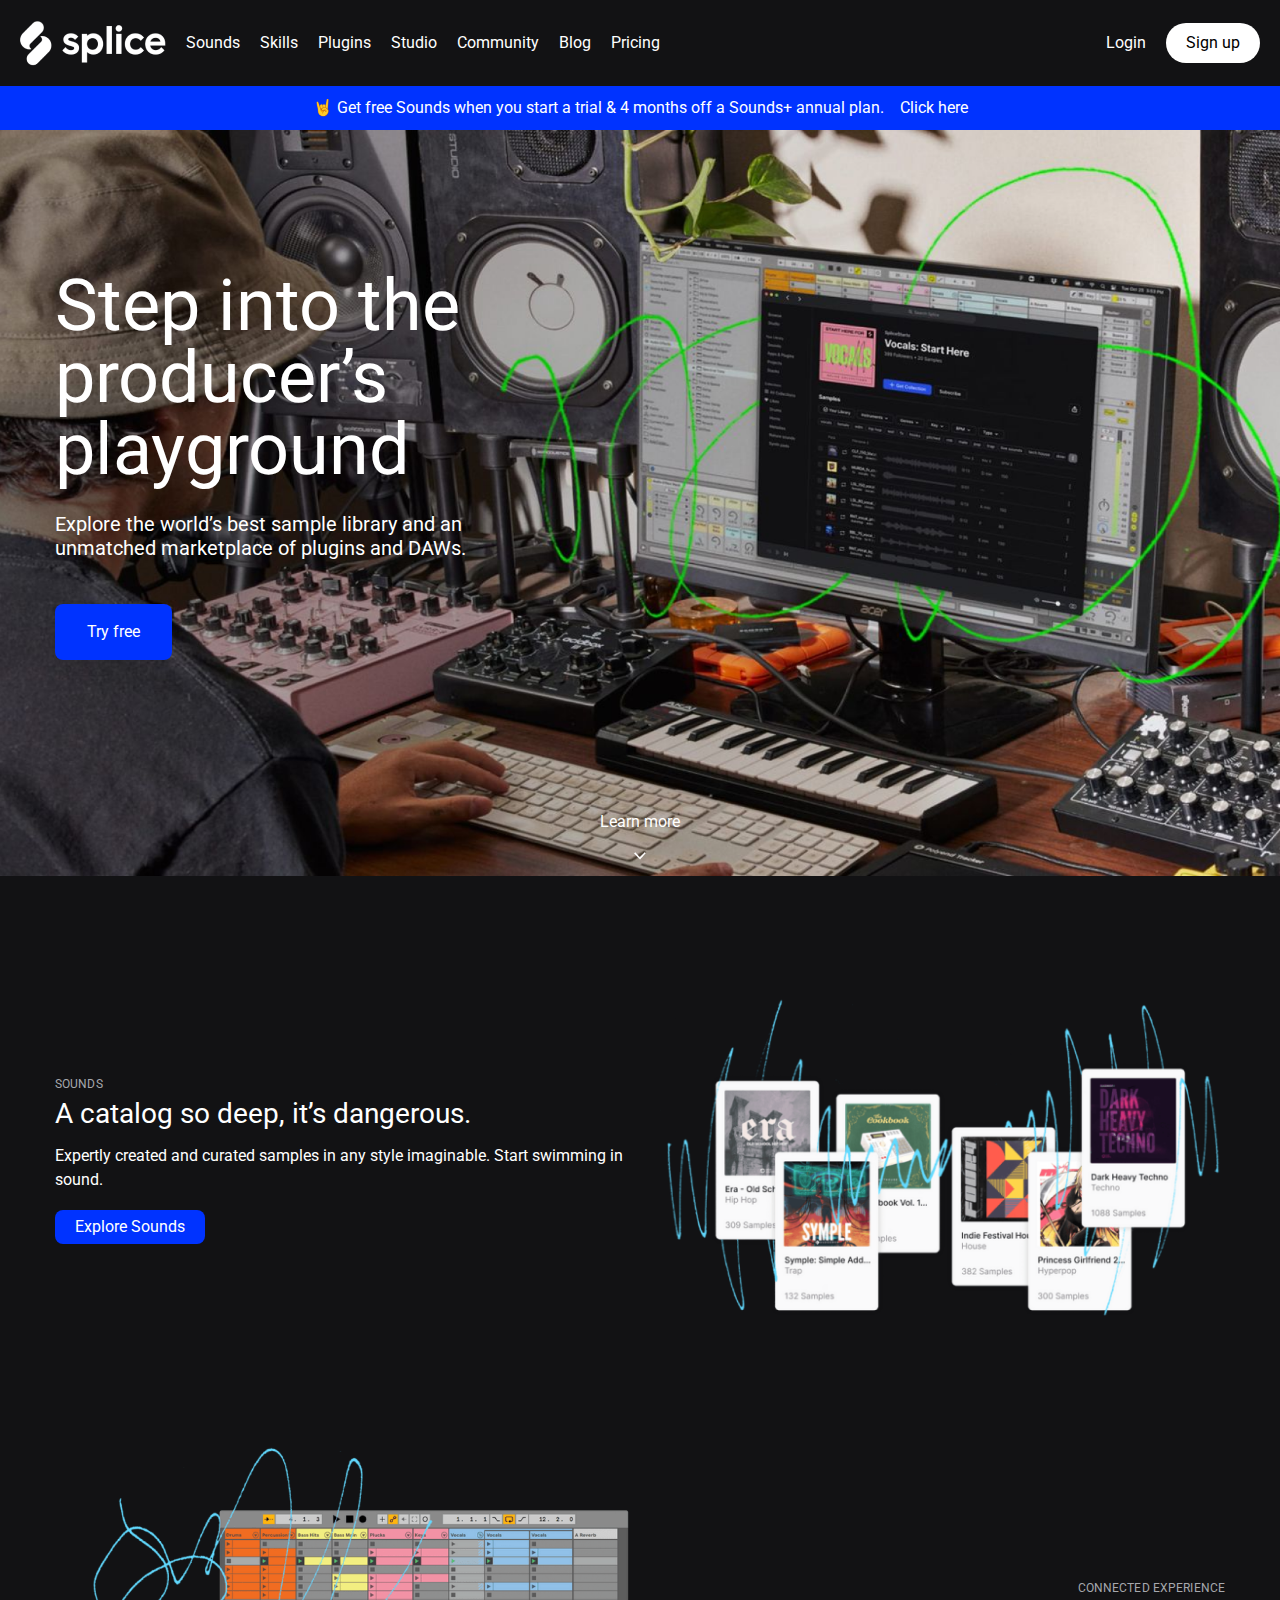
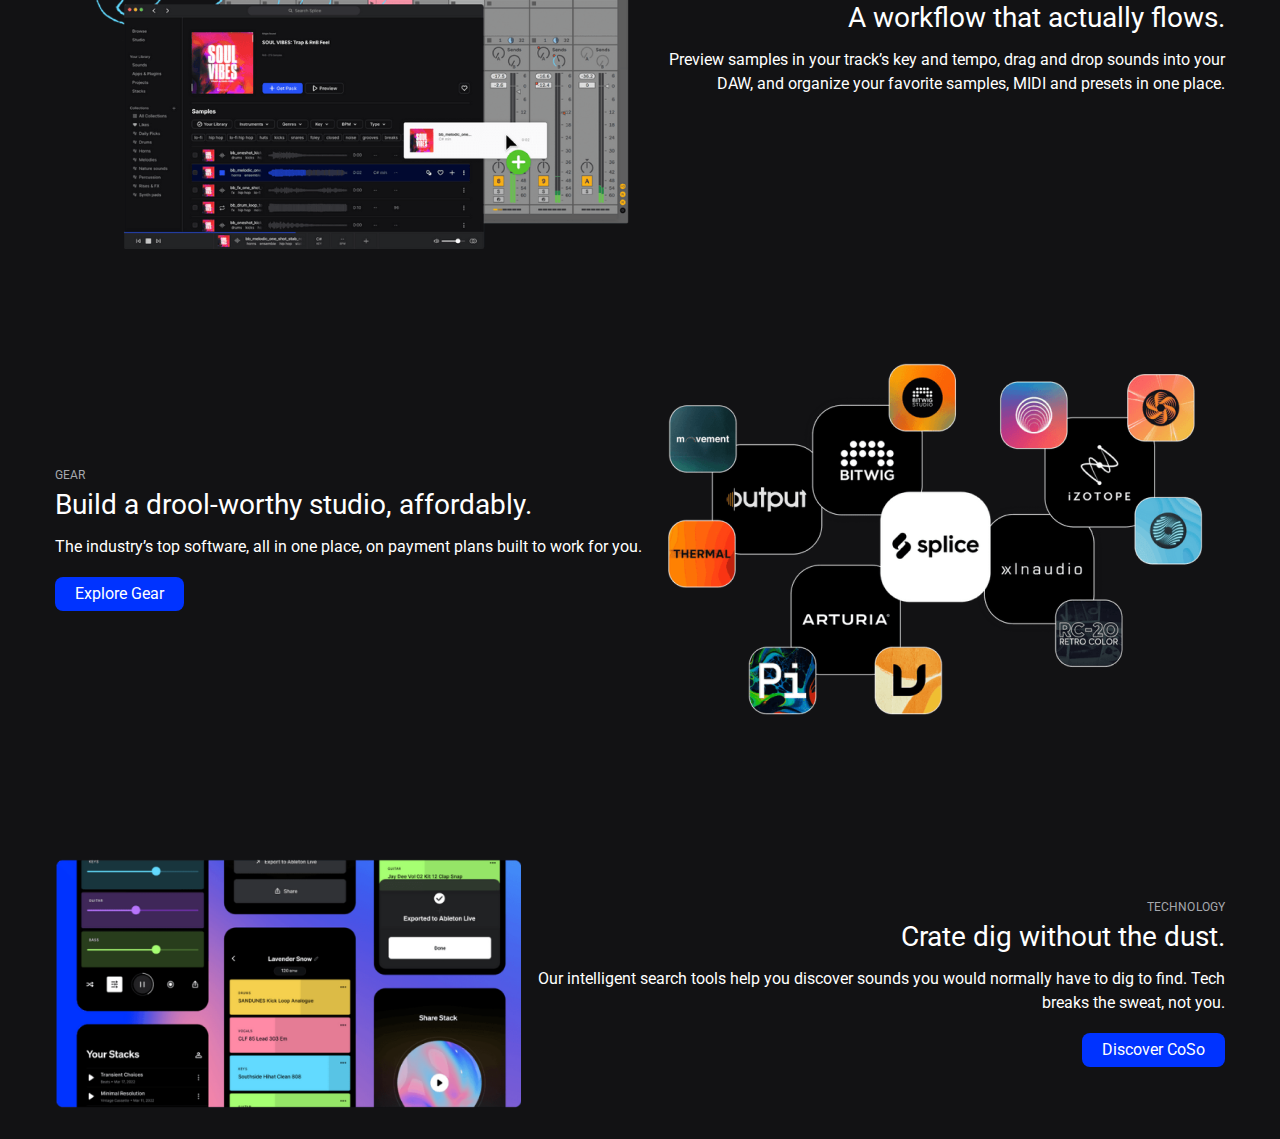
==== index.html @ 533eac51 "first commit" ====
<!DOCTYPE html>
<html lang="en">
  <head>
    <meta charset="UTF-8" />
    <meta
      name="viewport"
      content="width=device-width, user-scalable=no, initial-scale=1.0, maximum-scale=1.0, minimum-scale=1.0"
    />
    <meta http-equiv="X-UA-Compatible" content="ie=edge" />
    <link rel="stylesheet" href="styles/style.css" />
    <link rel="preconnect" href="https://fonts.googleapis.com" />
    <link rel="preconnect" href="https://fonts.gstatic.com" crossorigin />
    <link
      href="https://fonts.googleapis.com/css2?family=Roboto:ital,wght@0,100;0,300;0,400;0,500;0,700;0,900;1,100;1,300;1,400;1,500;1,700;1,900&display=swap"
      rel="stylesheet"
    />
    <title>Splice</title>
    <meta name="description" content="Splice content" />
  </head>
  <body>
    <header class="header">
      <nav class="header__nav">
        <ul class="header__nav-list">
          <li class="header__nav-item">
            <a href="#" class="header__nav-link header__nav-link--logo">
              <img
                src="./assets/img/logo.png"
                alt="logo"
                class="header__nav-logo"
              />
            </a>
          </li>
          <li class="header__nav-item">
            <a href="#" class="header__nav-link">Sounds</a>
          </li>
          <li class="header__nav-item">
            <a href="#" class="header__nav-link">Skills</a>
          </li>
          <li class="header__nav-item">
            <a href="#" class="header__nav-link">Plugins</a>
          </li>
          <li class="header__nav-item">
            <a href="#" class="header__nav-link">Studio</a>
          </li>
          <li class="header__nav-item">
            <a href="#" class="header__nav-link">Community</a>
          </li>
          <li class="header__nav-item">
            <a href="#" class="header__nav-link">Blog</a>
          </li>
          <li class="header__nav-item">
            <a href="#" class="header__nav-link">Pricing</a>
          </li>
        </ul>

        <div class="header__nav-controls">
          <button class="header__nav-btn header__nav-btn--login">Login</button>
          <button class="header__nav-btn header__nav-btn--signup">
            Sign up
          </button>
        </div>
      </nav>
    </header>

    <main class="main">
      <section class="banner">
        <p class="banner__text">
          🤘 Get free Sounds when you start a trial & 4 months off a Sounds+
          annual plan.
        </p>

        <button class="banner__btn">Click here</button>
      </section>

      <section class="hero">
        <img
          src="./assets/img/hero-background.png"
          alt="hero-background"
          class="hero__background"
        />

        <div class="container">
          <h1 class="hero__title">Step into the producer’s playground</h1>

          <p class="hero__subtitle">
            Explore the world’s best sample library and an unmatched marketplace
            of plugins and DAWs.
          </p>

          <button class="hero__btn">Try free</button>

          <div class="hero__more">
            <p class="hero__more-text">Learn more</p>

            <img
              src="./assets/img/chevron-down.png"
              alt="chevron-down"
              class="hero__more-icon"
            />
          </div>
        </div>
      </section>
      <section class="sound">
        <div class="container">
          <div class="sound__body flex__case">
            <div class="sonud__info flex__case-info">
              <h6>SOUNDS</h6>
              <h2>A catalog so deep, it’s dangerous.</h2>
              <p>
                Expertly created and curated samples in any style imaginable.
                Start swimming in sound.
              </p>
              <button class="blue__btn">Explore Sounds</button>
            </div>
            <div class="sound__img flex__case-img">
              <img
                src="assets/img/flex__case1.png"
                alt="sound"
                loading="lazy"
              />
            </div>
          </div>
        </div>
      </section>
      <section class="conected">
        <div class="container">
          <div class="conected__body flex__case">
            <div class="conected__info flex__case-info">
              <h6>Connected Experience</h6>
              <h2>A workflow that actually flows.</h2>
              <p>
                Preview samples in your track’s key and tempo, drag and drop
                sounds into your DAW, and organize your favorite samples, MIDI
                and presets in one place.
              </p>
            </div>
            <div class="conected__img flex__case-img">
              <img
                src="assets/img/flex__case2.png"
                alt="Connected Experience"
                loading="lazy"
              />
            </div>
          </div>
        </div>
      </section>
      <section class="gear">
        <div class="container">
          <div class="gear__body flex__case">
            <div class="gear__info flex__case-info">
              <h6>Gear</h6>
              <h2>Build a drool-worthy studio, affordably.</h2>
              <p>
                The industry’s top software, all in one place, on payment plans
                built to work for you.
              </p>
              <button class="blue__btn">Explore Gear</button>
            </div>
            <div class="gear__img flex__case-img">
              <img src="assets/img/flex__case3.png" alt="gear" loading="lazy" />
            </div>
          </div>
        </div>
      </section>
      <section class="conected">
        <div class="container">
          <div class="conected__body flex__case">
            <div class="conected__info flex__case-info">
              <h6>Technology</h6>
              <h2>Crate dig without the dust.</h2>
              <p>
                Our intelligent search tools help you discover sounds you would
                normally have to dig to find. Tech breaks the sweat, not you.
              </p>
              <button class="blue__btn">Discover CoSo</button>
            </div>
            <div class="conected__img flex__case-img">
              <img
                src="assets/img/flex__case4.png"
                alt="Technology"
                loading="lazy"
              />
            </div>
          </div>
        </div>
      </section>
    </main>
  </body>
</html>
---- styles/style.css ----
/* Обнуление отступов и размеров по умолчанию */
* {
  margin: 0;
  padding: 0;
  box-sizing: border-box;
}

/* Удаление списочных маркеров и выравнивание списка */
ul,
ol {
  list-style: none;
}

/* Удаление подчеркивания ссылок и установка цвета */
a {
  text-decoration: none;
  color: inherit;
  transition: all 0.3s ease;
}

a:hover {
  opacity: 0.8;
}

/* Сброс стилей для изображений */
img {
  max-width: 100%;
  height: auto;
  display: block;
}

/* Убираем лишний скролл и применяем глобальный бекграунд */
html,
body {
  background-color: #121214;
}

/* Установка базового шрифта */
body {
  font-family: "Roboto", sans-serif;
  font-weight: 400;
  line-height: 1.5;
  color: #ffffff;
}

/* Обнуление стилей кнопок и инпутов */
button,
input,
textarea {
  font: inherit;
  border: none;
  background: none;
  outline: none;
  color: #ffffff;
}

button {
  cursor: pointer;
  transition: all 0.3s ease;
}

button:hover {
  opacity: 0.8;
}

.container {
  max-width: 1200px;
  margin: 0 auto;
  padding: 0 15px;
}

.header__nav {
  display: flex;
  align-items: center;
  justify-content: space-between;
  padding: 20px;
}

.header__nav-list {
  display: flex;
  align-items: center;
  gap: 20px;
}

.header__nav-controls {
  display: flex;
  align-items: center;
  gap: 20px;
}

.header__nav-btn--signup {
  padding: 8px 20px;
  background-color: #ffffff;
  border-radius: 32px;
  color: #000000;
}

.banner {
  background-color: #0033ff;
  display: flex;
  align-items: center;
  justify-content: center;
  padding: 10px 0;
}

.banner__text {
  margin-right: 16px;
}

.hero {
  position: relative;
  z-index: 1;
  padding-top: 140px;
  padding-bottom: 16px;
}

.hero__background {
  position: absolute;
  top: 0;
  left: 0;
  width: 100%;
  height: 100%;
  z-index: -1;
}

.hero__title {
  max-width: 513px;
  font-size: 72px;
  line-height: 72px;
  font-weight: 400;
}

.hero__subtitle {
  margin-top: 26px;
  margin-bottom: 44px;
  max-width: 412px;
  font-size: 20px;
  line-height: 24px;
}

.hero__btn {
  padding: 16px 32px;
  background-color: #0033ff;
  border-radius: 8px;
  color: #ffffff;
  margin-bottom: 150px;
}

.hero__more {
  cursor: pointer;
  display: flex;
  flex-direction: column;
  align-items: center;
  justify-content: center;
  gap: 18px;
}

.hero__more:hover .hero__more-icon {
  transform: translateY(-4px);
}

.hero__more-icon {
  transition: transform 0.3s ease;
}

/* -------------MY STYLE------------------- */
.blue__btn {
  color: #fff;
  text-align: center;
  font-family: Roboto, sans-serif;
  font-size: 16px;
  font-style: normal;
  font-weight: 400;
  line-height: 24px; /* 150% */
  border-radius: 8px;
  background: #03f;
  padding: 5px 20px;
}
h2 {
  color: #fff;
  font-family: Roboto, sans-serif;
  font-size: 28px;
  font-style: normal;
  font-weight: 400;
  line-height: 36px; /* 128.571% */
}
h6 {
  color: #a6a8ad;

  font-family: Roboto, sans-serif;
  font-size: 12px;
  font-style: normal;
  font-weight: 400;
  line-height: 14px; /* 116.667% */
  letter-spacing: 0.12px;
  text-transform: uppercase;
}
p {
  color: #fff;
  font-family: Roboto, sans-serif;
  font-size: 16px;
  font-style: normal;
  font-weight: 400;
  line-height: 24px; /* 150% */
}
.flex__case {
  display: flex;
  justify-content: space-between;
  align-items: center;
  padding: 96px 0 0 0;
}
.flex__case img{
  width: 100%;
  height: auto;
}
.flex__case h6 {
  margin-bottom: 5px;
}
.flex__case h2 {
  margin-bottom: 12px;
}
.flex__case p {
  margin-bottom: 18px;
}
.conected__body{
  flex-direction: row-reverse;
  
}
.conected__info{
  text-align: right;
  
}
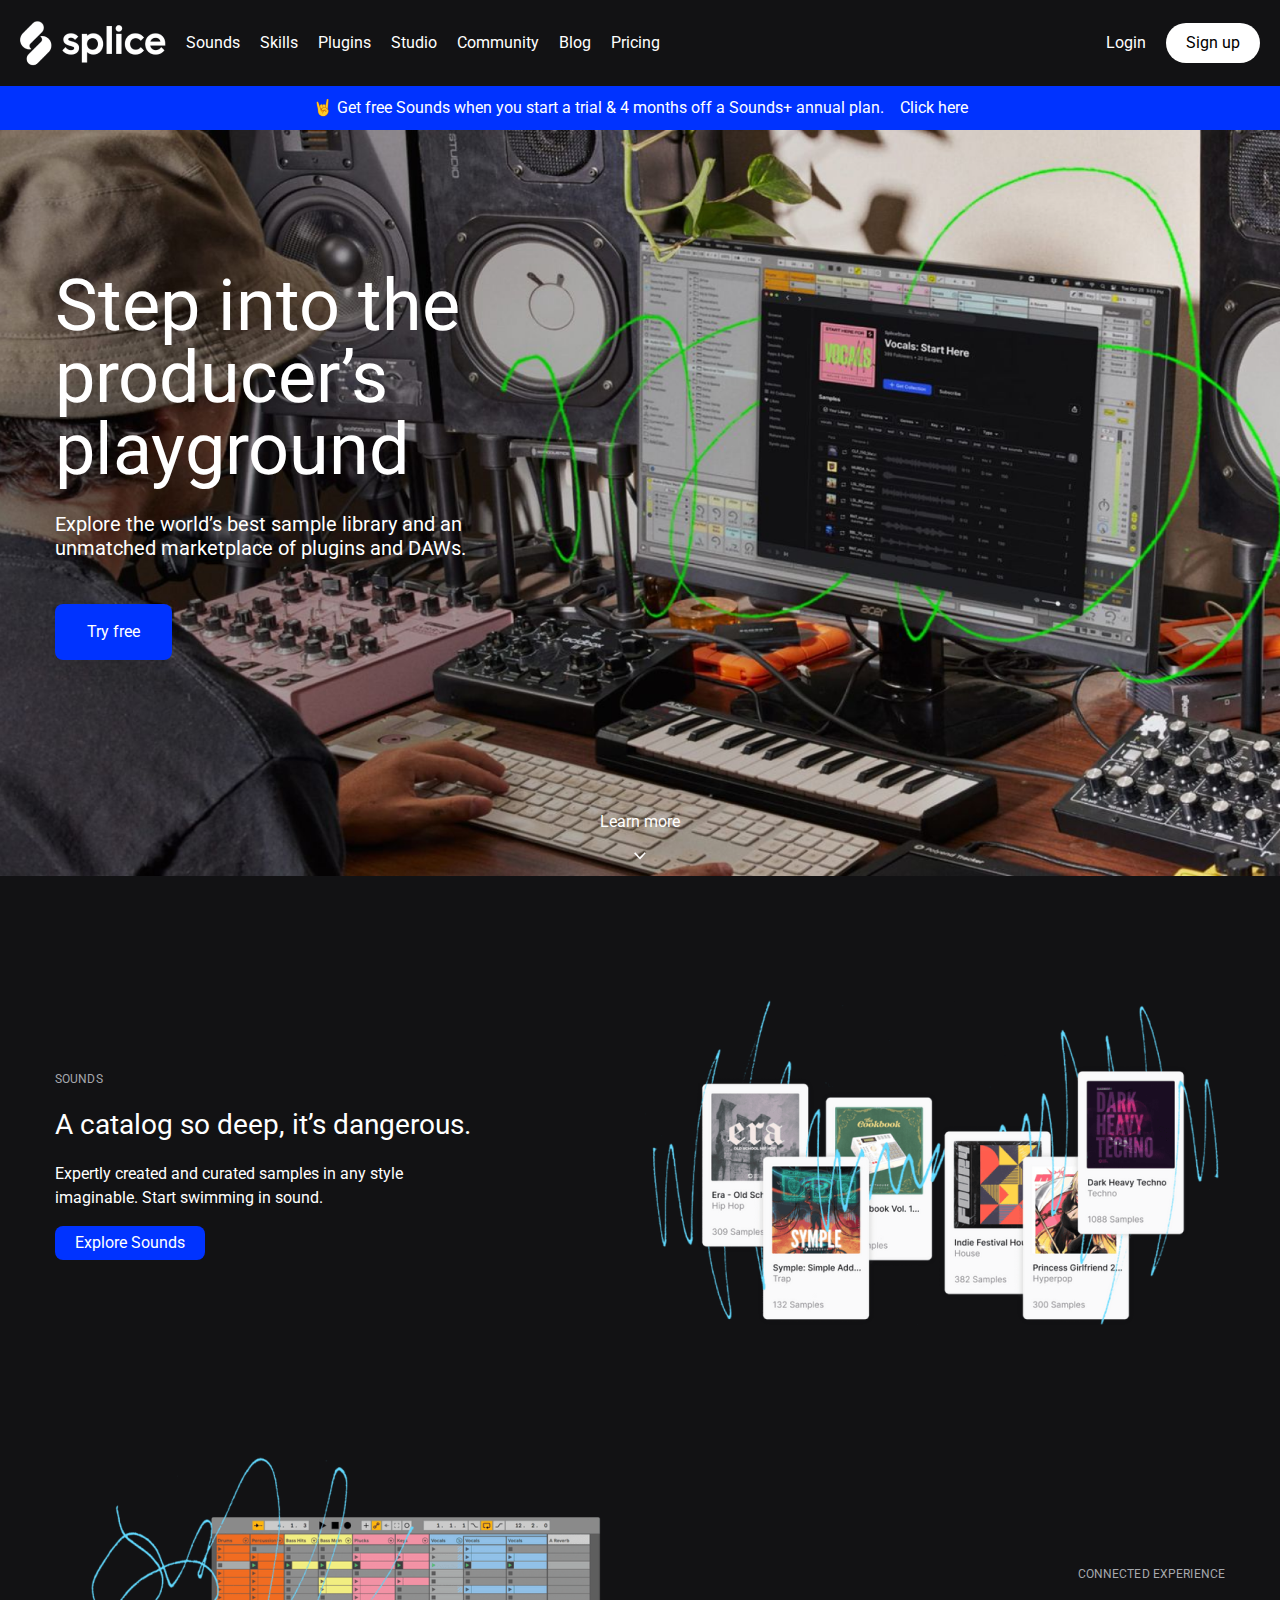
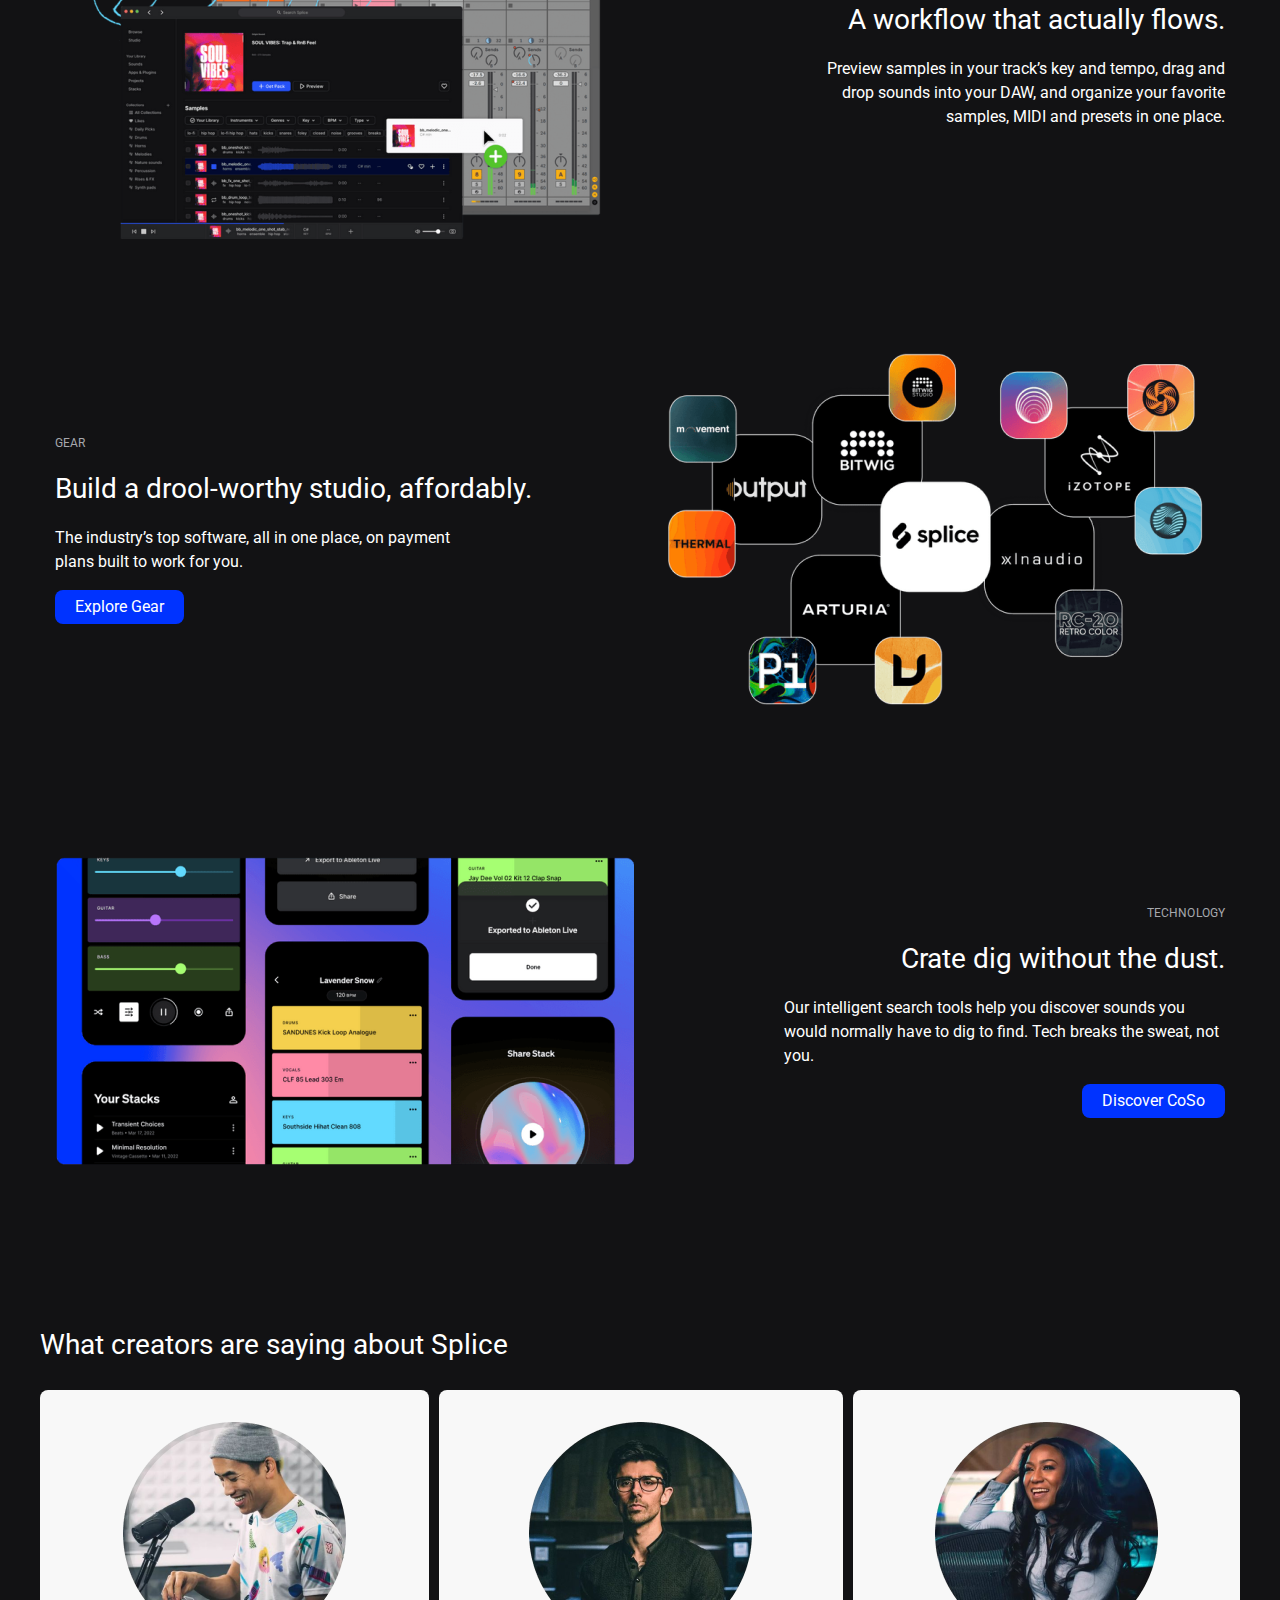
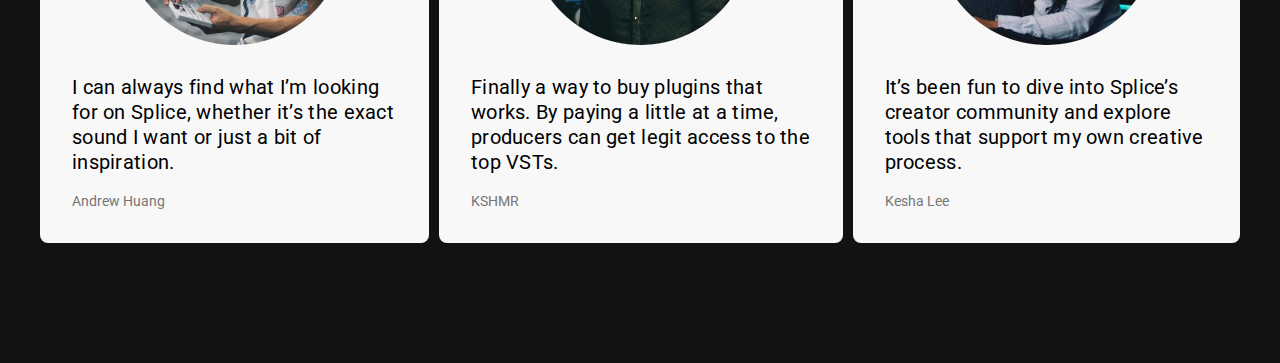
==== commit f0127100: "commit 2" ====
--- a/index.html
+++ b/index.html
@@ -100,86 +100,133 @@
           </div>
         </div>
       </section>
-      <section class="sound">
-        <div class="container">
-          <div class="sound__body flex__case">
-            <div class="sonud__info flex__case-info">
-              <h6>SOUNDS</h6>
-              <h2>A catalog so deep, it’s dangerous.</h2>
-              <p>
-                Expertly created and curated samples in any style imaginable.
-                Start swimming in sound.
-              </p>
-              <button class="blue__btn">Explore Sounds</button>
+      <section class="sound container">
+        <div class="sound__body flex__case">
+          <div class="sonud__info flex__case-info">
+            <h6 class="sound__title">SOUNDS</h6>
+            <h2 class="sound__subtitle">A catalog so deep, it’s dangerous.</h2>
+            <p class="sound__text">
+              Expertly created and curated samples in any style imaginable.
+              Start swimming in sound.
+            </p>
+            <button class="blue__btn">Explore Sounds</button>
+          </div>
+          <div class="sound__img flex__case-img">
+            <img
+              src="assets/img/flex__case1.png"
+              alt="catalog-sounds"
+              loading="lazy"
+            />
+          </div>
+        </div>
+      </section>
+      <section class="conected container">
+        <div class="conected__body flex__case">
+          <div class="conected__info flex__case-info">
+            <h6 class="conected__title">Connected Experience</h6>
+            <h2 class="conected__subtitle">A workflow that actually flows.</h2>
+            <p class="conected__text">
+              Preview samples in your track’s key and tempo, drag and drop
+              sounds into your DAW, and organize your favorite samples, MIDI and
+              presets in one place.
+            </p>
+          </div>
+          <div class="conected__img flex__case-img">
+            <img
+              src="assets/img/flex__case2.png"
+              alt="MIDI and presets"
+              loading="lazy"
+            />
+          </div>
+        </div>
+      </section>
+      <section class="gear container">
+        <div class="gear__body flex__case">
+          <div class="gear__info flex__case-info">
+            <h6 class="gear__title">Gear</h6>
+            <h2 class="gear__subtitle">
+              Build a drool-worthy studio, affordably.
+            </h2>
+            <p class="gear__text">
+              The industry’s top software, all in one place, on payment plans
+              built to work for you.
+            </p>
+            <button class="blue__btn">Explore Gear</button>
+          </div>
+          <div class="gear__img flex__case-img">
+            <img
+              src="assets/img/flex__case3.png"
+              alt="software"
+              loading="lazy"
+            />
+          </div>
+        </div>
+      </section>
+      <section class="technology container">
+        <div class="technology__body flex__case">
+          <div class="technology__info flex__case-info">
+            <h6 class="technology__title">Technology</h6>
+            <h2 class="technology__subtitle">Crate dig without the dust.</h2>
+            <p class="technology__text">
+              Our intelligent search tools help you discover sounds you would
+              normally have to dig to find. Tech breaks the sweat, not you.
+            </p>
+            <button class="blue__btn">Discover CoSo</button>
+          </div>
+          <div class="technology__img flex__case-img">
+            <img
+              src="assets/img/flex__case4.png"
+              alt="search tools"
+              loading="lazy"
+            />
+          </div>
+        </div>
+      </section>
+      <section class="creators container">
+        <div class="creators__body">
+          <h2 class="creators__title">What creators are saying about Splice</h2>
+          <div class="creators__case flex__case">
+            <div class="creators__card">
+              <img
+                src="assets/img/creators1.png"
+                alt="Andrew Huang creator"
+                class="creators__img card__img"
+              />
+              <div class="creators__content">
+                <p class="creators__text">
+                  I can always find what I’m looking for on Splice, whether it’s
+                  the exact sound I want or just a bit of inspiration.
+                </p>
+                <p class="creators__name">Andrew Huang</p>
+              </div>
             </div>
-            <div class="sound__img flex__case-img">
-              <img
-                src="assets/img/flex__case1.png"
-                alt="sound"
-                loading="lazy"
-              />
+            <div class="creators__card">
+              <img
+                src="assets/img/creators2.png"
+                alt="KSHMR creator"
+                class="creators__img card__img"
+              />
+              <div class="creators__content">
+                <p class="creators__text">
+                  Finally a way to buy plugins that works. By paying a little at
+                  a time, producers can get legit access to the top VSTs.
+                </p>
+                <p class="creators__name">KSHMR</p>
+              </div>
             </div>
-          </div>
-        </div>
-      </section>
-      <section class="conected">
-        <div class="container">
-          <div class="conected__body flex__case">
-            <div class="conected__info flex__case-info">
-              <h6>Connected Experience</h6>
-              <h2>A workflow that actually flows.</h2>
-              <p>
-                Preview samples in your track’s key and tempo, drag and drop
-                sounds into your DAW, and organize your favorite samples, MIDI
-                and presets in one place.
-              </p>
-            </div>
-            <div class="conected__img flex__case-img">
-              <img
-                src="assets/img/flex__case2.png"
-                alt="Connected Experience"
-                loading="lazy"
-              />
-            </div>
-          </div>
-        </div>
-      </section>
-      <section class="gear">
-        <div class="container">
-          <div class="gear__body flex__case">
-            <div class="gear__info flex__case-info">
-              <h6>Gear</h6>
-              <h2>Build a drool-worthy studio, affordably.</h2>
-              <p>
-                The industry’s top software, all in one place, on payment plans
-                built to work for you.
-              </p>
-              <button class="blue__btn">Explore Gear</button>
-            </div>
-            <div class="gear__img flex__case-img">
-              <img src="assets/img/flex__case3.png" alt="gear" loading="lazy" />
-            </div>
-          </div>
-        </div>
-      </section>
-      <section class="conected">
-        <div class="container">
-          <div class="conected__body flex__case">
-            <div class="conected__info flex__case-info">
-              <h6>Technology</h6>
-              <h2>Crate dig without the dust.</h2>
-              <p>
-                Our intelligent search tools help you discover sounds you would
-                normally have to dig to find. Tech breaks the sweat, not you.
-              </p>
-              <button class="blue__btn">Discover CoSo</button>
-            </div>
-            <div class="conected__img flex__case-img">
-              <img
-                src="assets/img/flex__case4.png"
-                alt="Technology"
-                loading="lazy"
-              />
+            <div class="creators__card">
+              <img
+                src="assets/img/creators3.png"
+                alt="Kesha Lee creator"
+                class="creators__img card__img"
+              />
+              <div class="creators__content">
+                <p class="creators__text">
+                  It’s been fun to dive into Splice’s creator community and
+                  explore tools that support my own creative process.
+                </p>
+                <p class="creators__name">Kesha Lee</p>
+              </div>
             </div>
           </div>
         </div>
--- a/styles/style.css
+++ b/styles/style.css
@@ -163,45 +163,86 @@
   transition: transform 0.3s ease;
 }
 
-/* -------------MY STYLE------------------- */
+/* -------------MY STYLE #2 Lesson ------------------- */
 .blue__btn {
-  color: #fff;
-  text-align: center;
-  font-family: Roboto, sans-serif;
-  font-size: 16px;
-  font-style: normal;
-  font-weight: 400;
-  line-height: 24px; /* 150% */
+  display: flex;
+  align-items: center;
+  justify-content: center;
+  color: #fff;
+
+  font-size: 16px;
+
+  font-weight: 400;
+
   border-radius: 8px;
   background: #03f;
   padding: 5px 20px;
-}
-h2 {
-  color: #fff;
-  font-family: Roboto, sans-serif;
+  width: fit-content;
+}
+.sound__subtitle,
+.conected__subtitle,
+.gear__subtitle,
+.technology__subtitle {
+  color: #fff;
+
   font-size: 28px;
-  font-style: normal;
-  font-weight: 400;
-  line-height: 36px; /* 128.571% */
-}
-h6 {
+
+  font-weight: 400;
+}
+.sound__title,
+.conected__title,
+.gear__title,
+.technology__title {
   color: #a6a8ad;
 
-  font-family: Roboto, sans-serif;
   font-size: 12px;
-  font-style: normal;
-  font-weight: 400;
-  line-height: 14px; /* 116.667% */
+
+  font-weight: 400;
+
   letter-spacing: 0.12px;
   text-transform: uppercase;
 }
-p {
-  color: #fff;
-  font-family: Roboto, sans-serif;
-  font-size: 16px;
-  font-style: normal;
-  font-weight: 400;
-  line-height: 24px; /* 150% */
+.technology__text {
+  color: #fff;
+
+  font-size: 16px;
+
+  font-weight: 400;
+  max-width: 441px;
+}
+.gear__text {
+  color: #fff;
+
+  font-size: 16px;
+
+  font-weight: 400;
+  max-width: 424px;
+}
+.conected__text {
+  color: #fff;
+
+  font-size: 16px;
+
+  font-weight: 400;
+  max-width: 422px;
+  text-align: right;
+}
+.sound__text {
+  color: #fff;
+
+  font-size: 16px;
+
+  font-weight: 400;
+  max-width: 374px;
+}
+.gear__img {
+  max-width: 580px;
+}
+.conected__img {
+  max-width: 579px;
+}
+.technology__img {
+  max-width: 579px;
 }
 .flex__case {
   display: flex;
@@ -209,24 +250,64 @@
   align-items: center;
   padding: 96px 0 0 0;
 }
-.flex__case img{
+.flex__case-info {
+  display: flex;
+  flex-direction: column;
+  gap: 16px;
+}
+.flex__case img {
   width: 100%;
   height: auto;
 }
-.flex__case h6 {
-  margin-bottom: 5px;
-}
-.flex__case h2 {
-  margin-bottom: 12px;
-}
-.flex__case p {
-  margin-bottom: 18px;
-}
-.conected__body{
+
+.conected__body,
+.technology__body {
   flex-direction: row-reverse;
-  
-}
-.conected__info{
-  text-align: right;
-  
-}+}
+.conected__info,
+.technology__info {
+  display: flex;
+  flex-direction: column;
+  align-items: end;
+}
+
+/* -------------MY STYLE #3 Lesson ------------------- */
+.creators {
+  padding: 120px 0;
+}
+.creators__title {
+  color: #fff;
+
+  font-size: 28px;
+
+  font-weight: 400;
+  margin-bottom: 24px;
+}
+.creators__case {
+  gap: 10px;
+  padding: 0;
+}
+.creators__card {
+  border-radius: 8px;
+  background: #f8f8f8;
+  display: flex;
+  flex-direction: column;
+  align-items: center;
+  padding: 32px;
+}
+.card__img {
+  max-width: 223px;
+  margin-bottom: 30px;
+}
+.creators__text {
+  color: #000;
+  font-size: 20px;
+  line-height: 25px; /* 125% */
+  letter-spacing: 0.3px;
+  margin-bottom: 16px;
+}
+.creators__name {
+  color: #767676;
+  font-size: 14px;
+  line-height: 20px; /* 142.857% */
+}
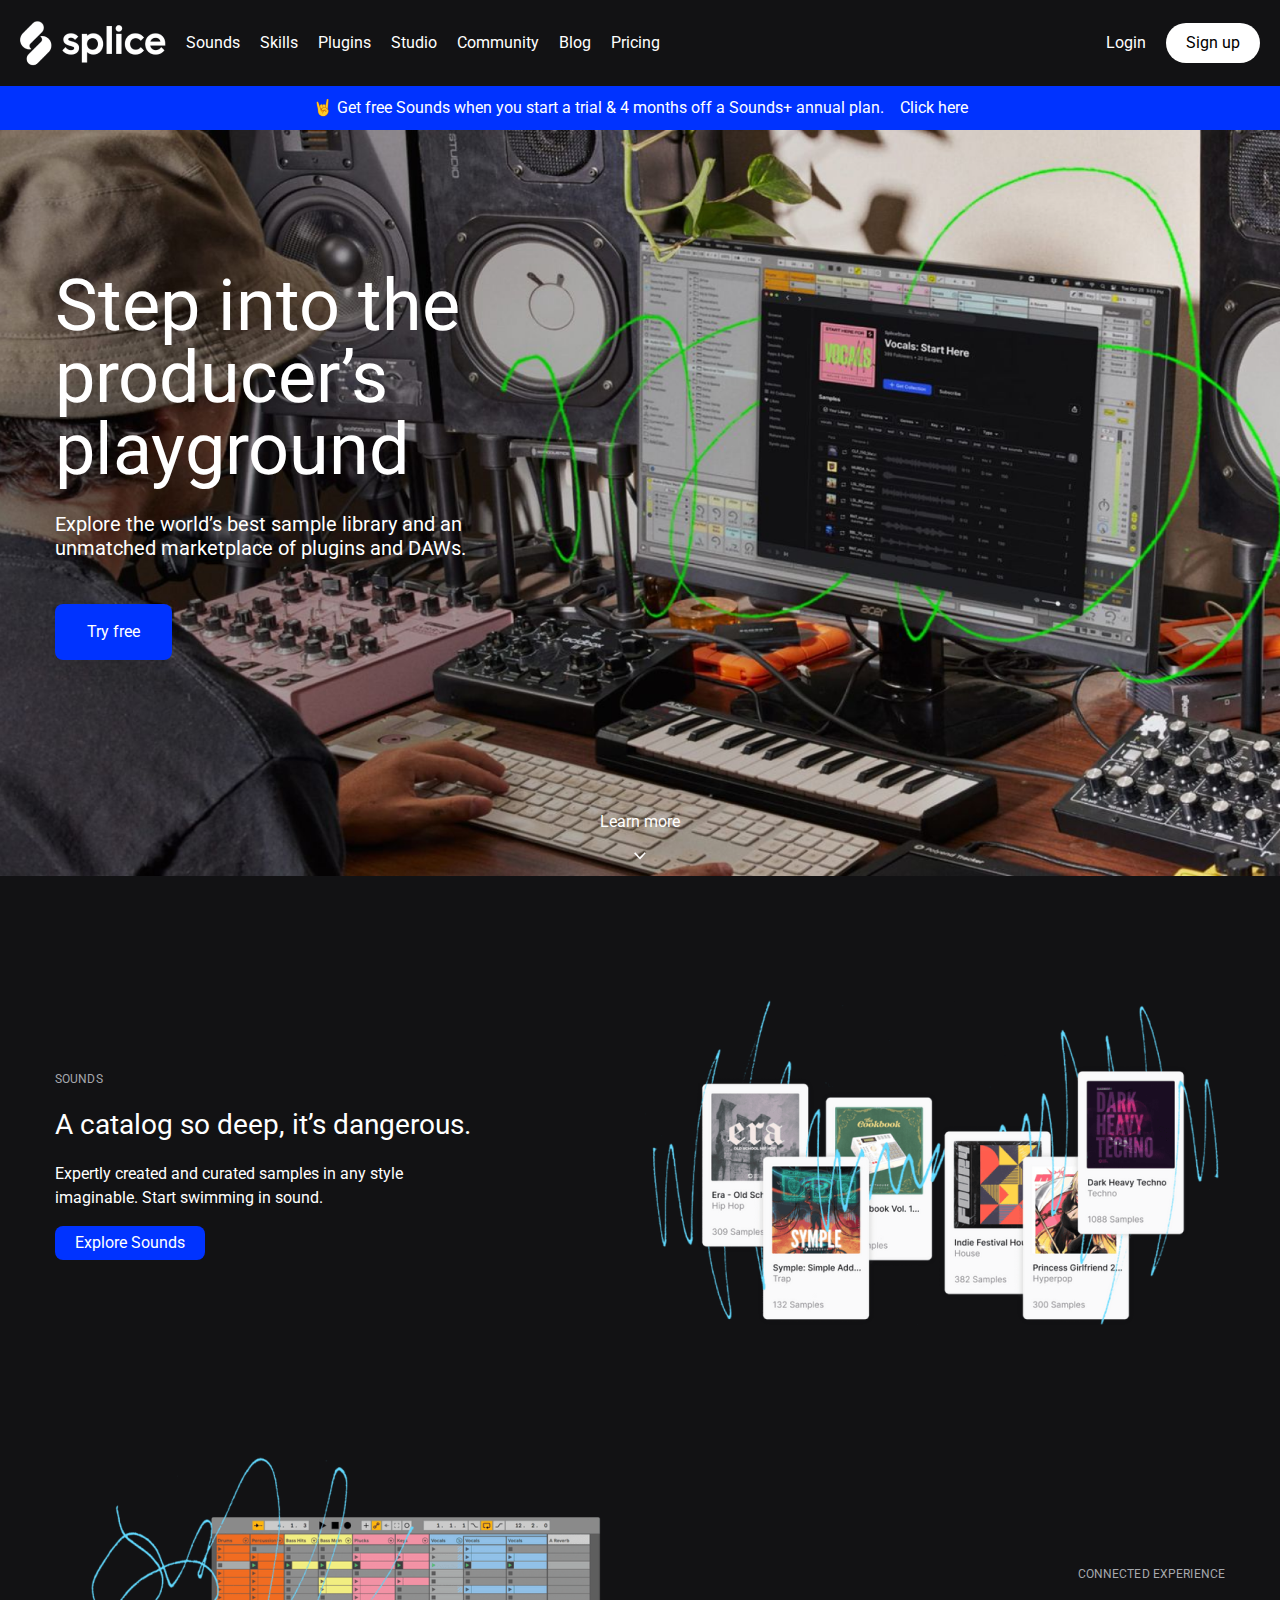
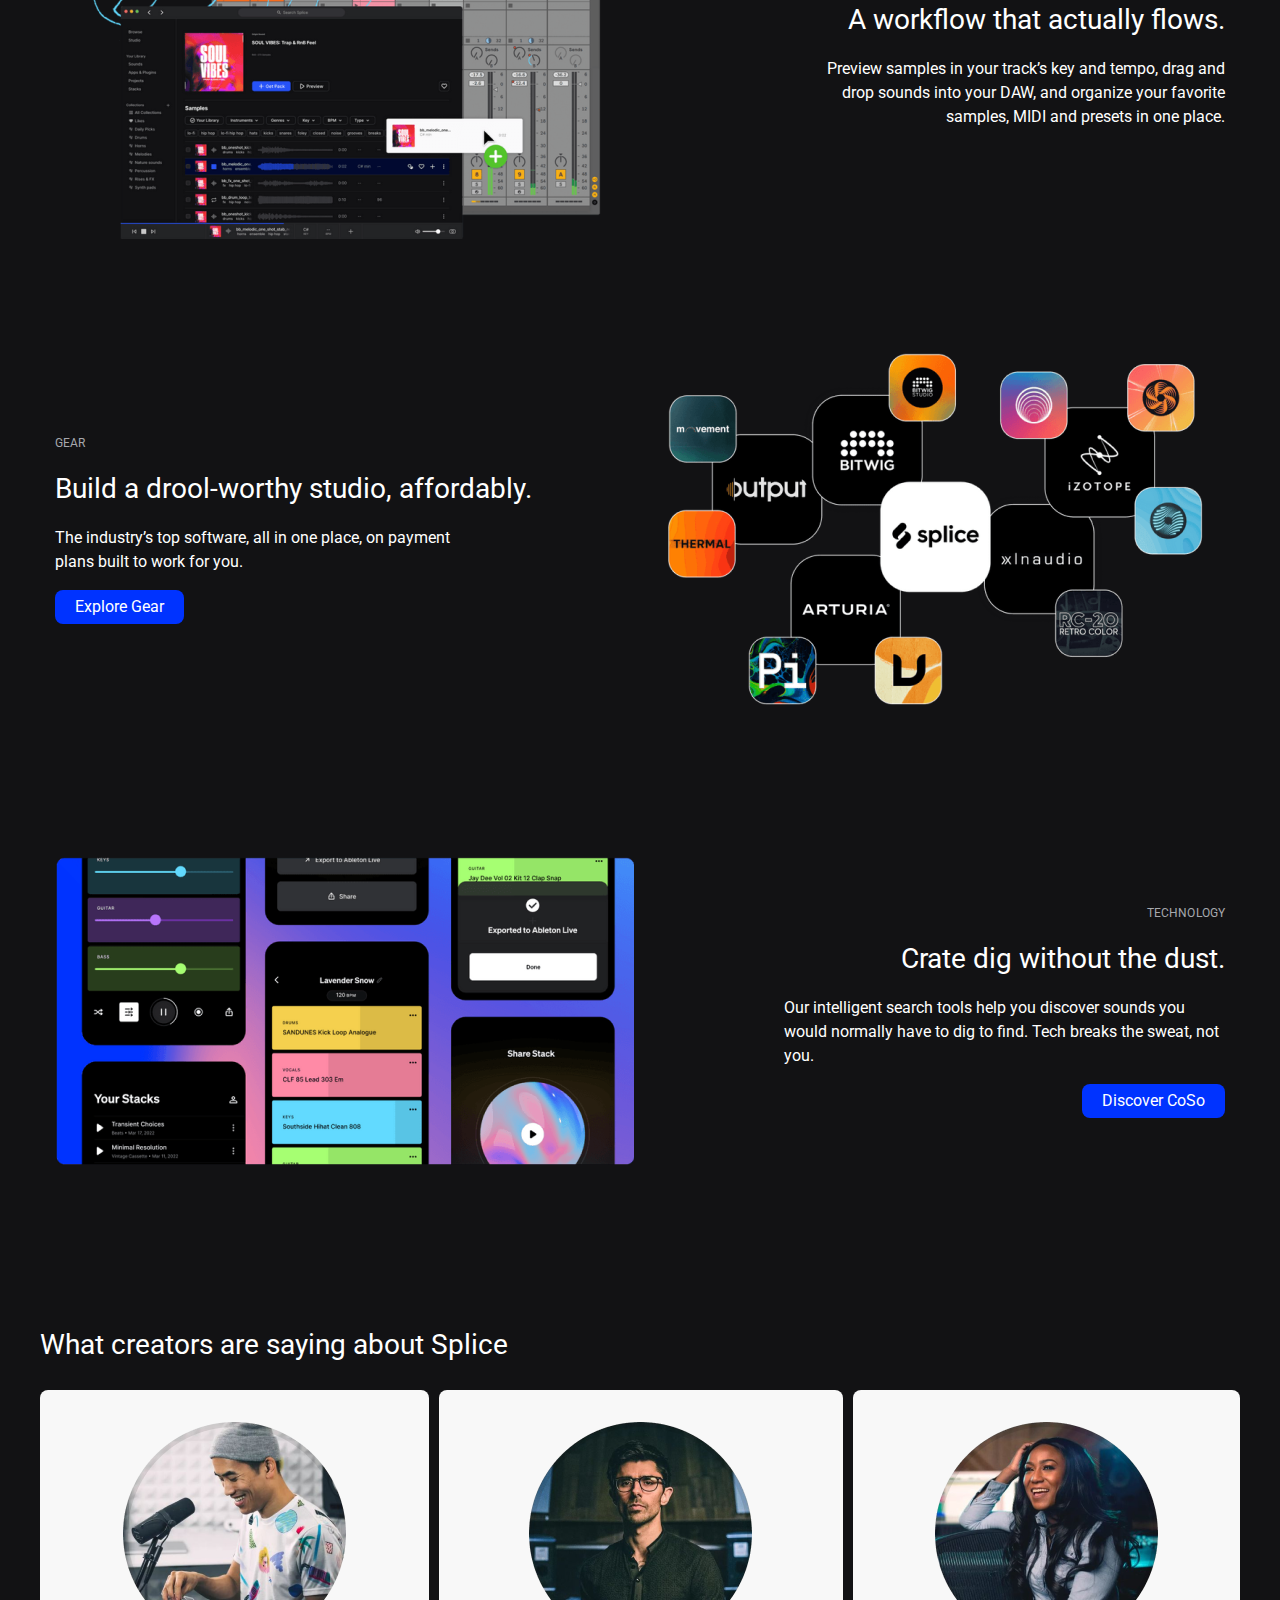
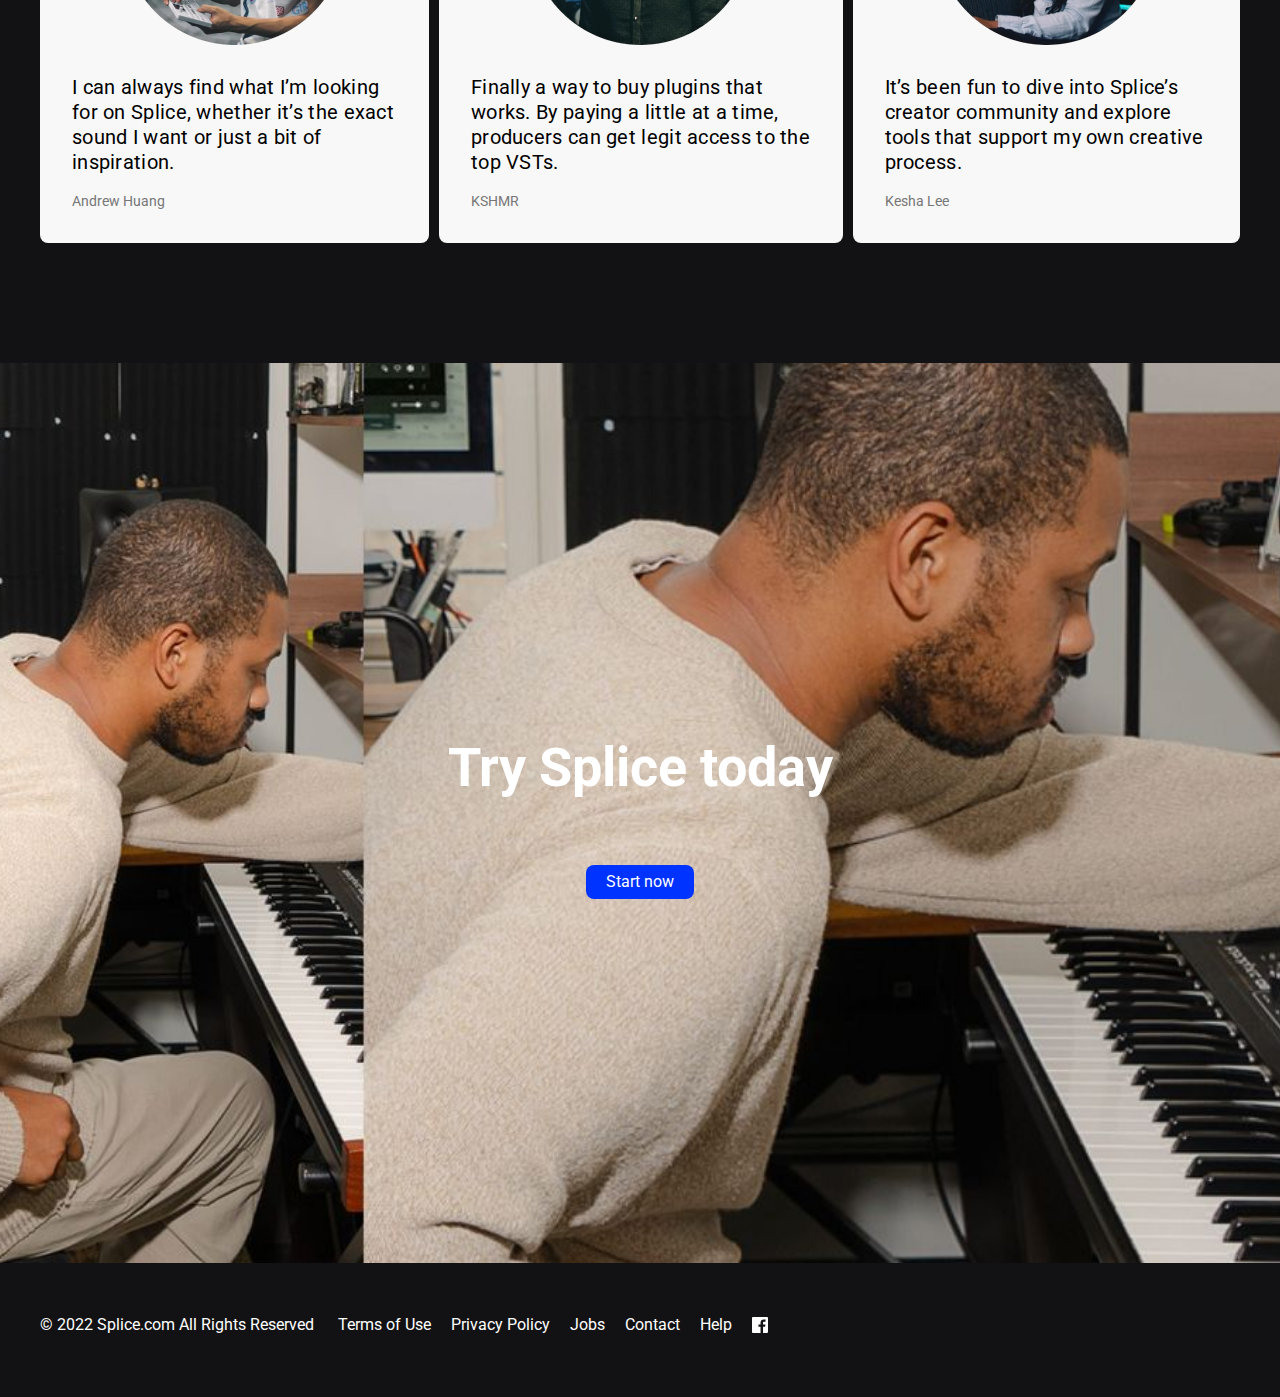
==== commit f213026c: "commit 3" ====
--- a/index.html
+++ b/index.html
@@ -231,6 +231,41 @@
           </div>
         </div>
       </section>
+      <section class="splice">
+        <div class="container">
+          <div class="splice__body">
+            <h2 class="splice__title">Try Splice today</h2>
+            <div class="blue__btn splice__btn"><button>Start now</button></div>
+          </div>
+        </div>
+      </section>
     </main>
+    <footer class="footer">
+      <div class="container footer__body">
+        <p class="footer__copyright">© 2022 Splice.com All Rights Reserved</p>
+        <nav class="footer__nav">
+          <ul class="footer__nav-list">
+            <li class="footer__nav-item">
+              <a href="#" class="footer__nav-link">Terms of Use</a>
+            </li>
+            <li class="footer__nav-item">
+              <a href="#" class="footer__nav-link">Privacy Policy</a>
+            </li>
+            <li class="footer__nav-item">
+              <a href="#" class="footer__nav-link">Jobs</a>
+            </li>
+            <li class="footer__nav-item">
+              <a href="#" class="footer__nav-link">Contact</a>
+            </li>
+            <li class="footer__nav-item">
+              <a href="#" class="footer__nav-link">Help</a>
+            </li>
+            <li class="footer__nav-item">
+              <a href="#" class="footer__nav-link"><img src="assets/img/facebook.svg" alt="facebook" loading="lazy"> </a>
+            </li>
+          </ul>
+        </nav>
+      </div>
+    </footer>
   </body>
 </html>
--- a/styles/style.css
+++ b/styles/style.css
@@ -311,3 +311,48 @@
   font-size: 14px;
   line-height: 20px; /* 142.857% */
 }
+
+/* -------------MY STYLE #4 Lesson ------------------- */
+
+.splice {
+  background: url("../assets/img/splice__bg.jpg");
+  background-repeat: no-repeat;
+  background-position: top;
+  background-size: cover;
+  min-height: 728px;
+}
+.splice__body {
+  display: flex;
+  flex-direction: column;
+  align-items: center;
+  justify-content: center;
+  height: 100vh;
+  gap: 57px;
+}
+.splice__title {
+  color: #fff;
+  font-size: 54px;
+}
+.footer__body{
+  display: flex;
+  align-items: center;
+  gap: 24px;
+  padding: 50px 0 60px 0;
+}
+.footer__nav {
+  display: flex;
+  align-items: center;
+  justify-content: space-between;
+}
+
+.footer__nav-list {
+  display: flex;
+  align-items: center;
+  gap: 20px;
+}
+
+.footer__nav-controls {
+  display: flex;
+  align-items: center;
+  gap: 20px;
+}
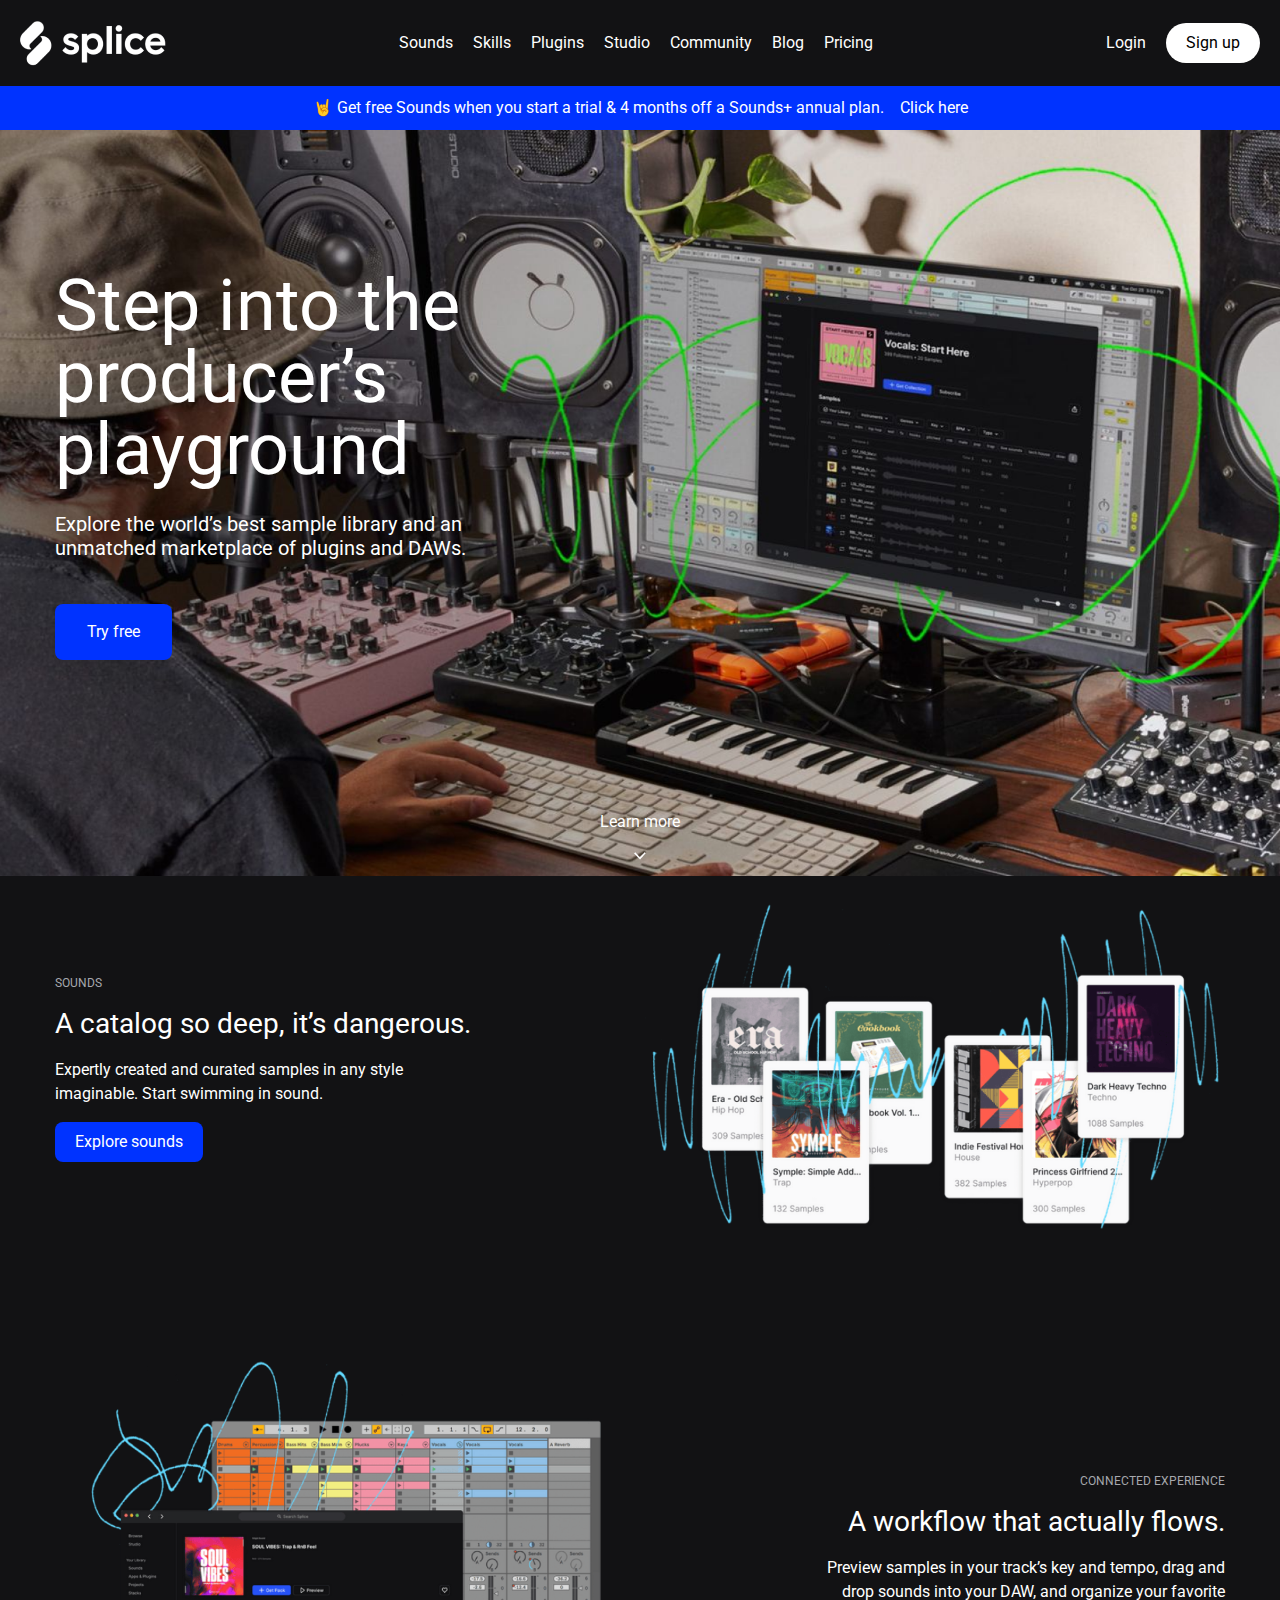
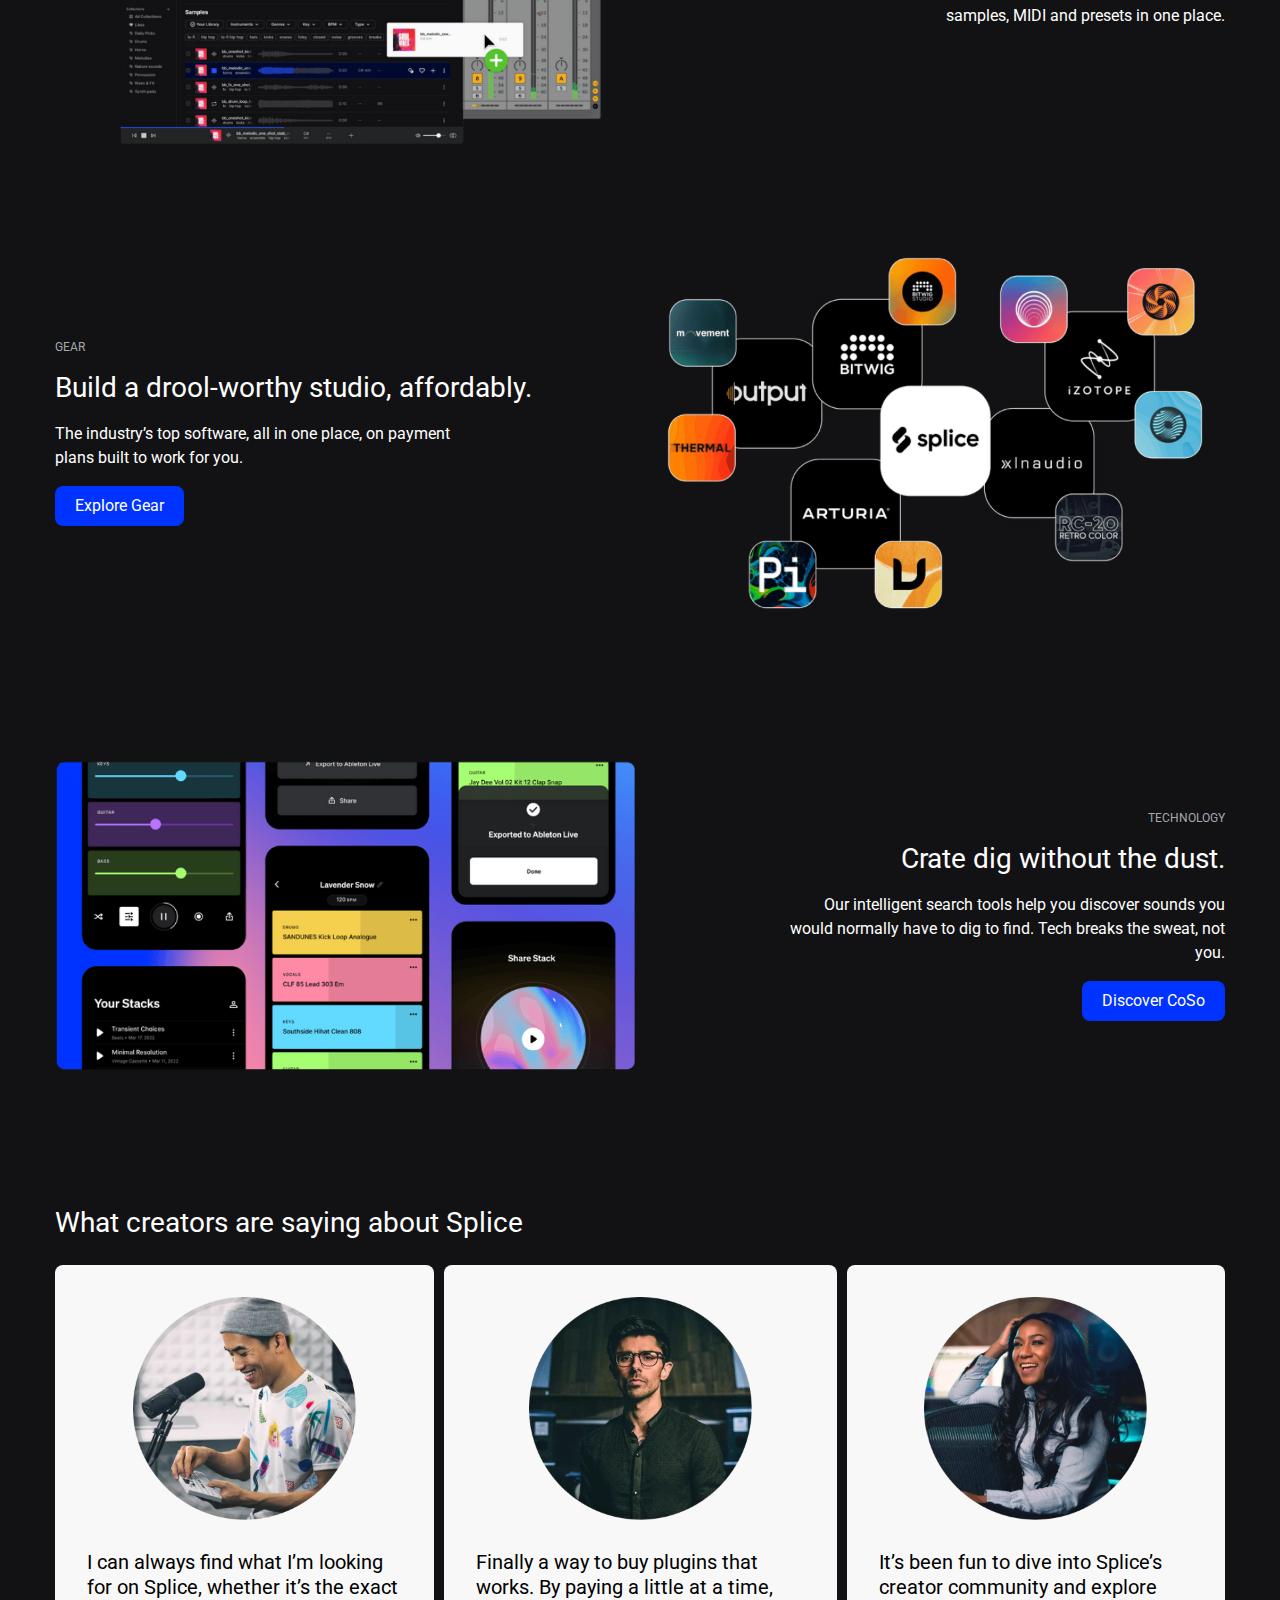
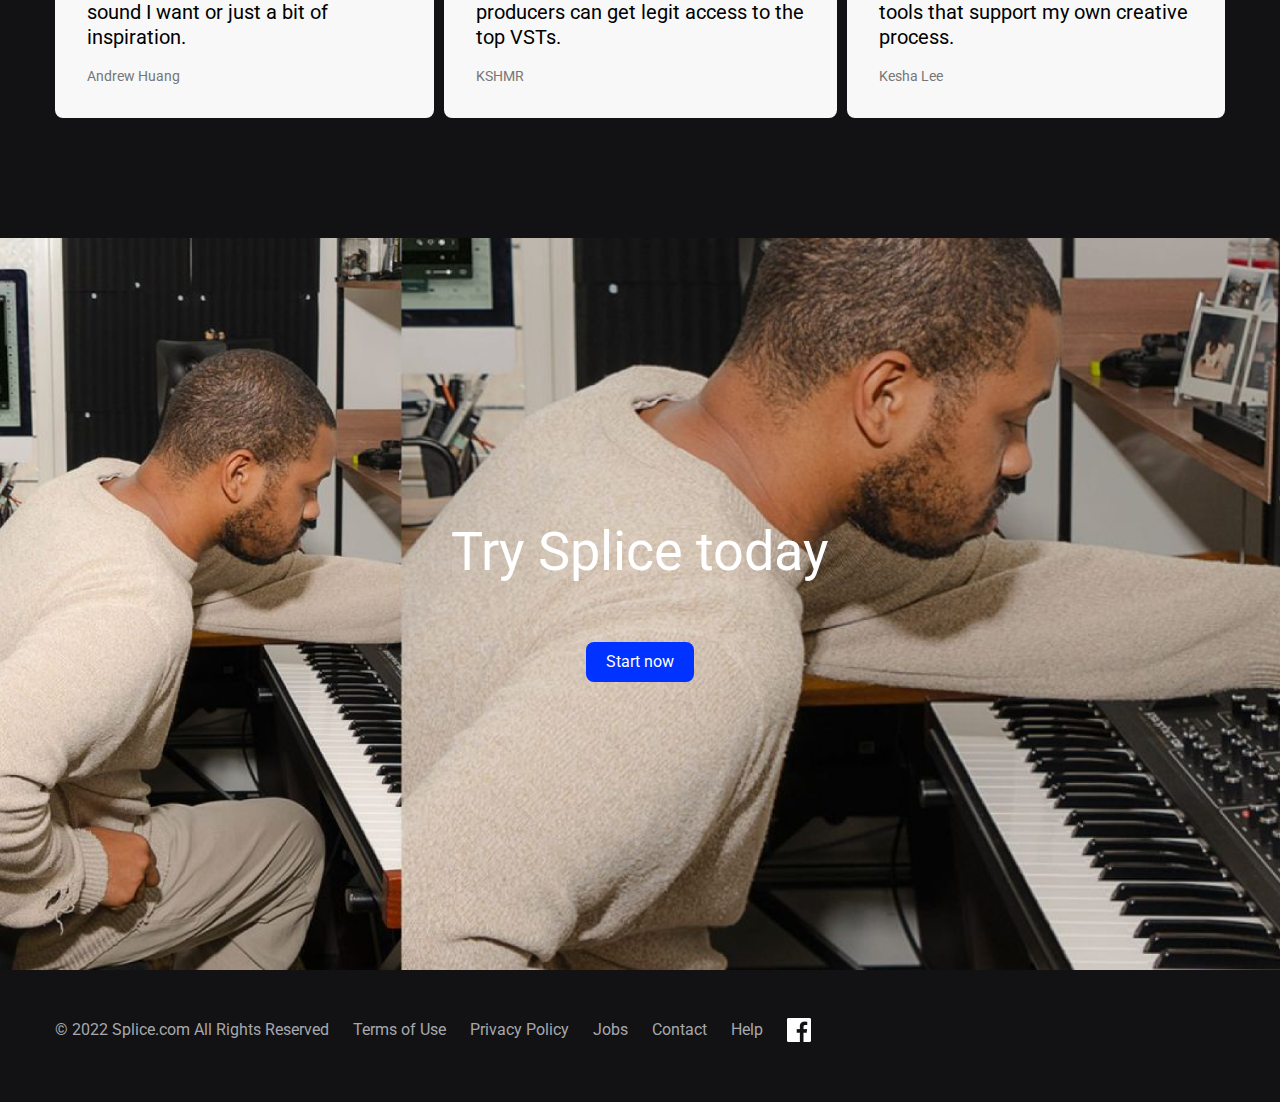
==== commit 4093c402: "commit 4" ====
--- a/index.html
+++ b/index.html
@@ -1,271 +1,289 @@
-<!DOCTYPE html>
+<!doctype html>
 <html lang="en">
-  <head>
-    <meta charset="UTF-8" />
-    <meta
-      name="viewport"
-      content="width=device-width, user-scalable=no, initial-scale=1.0, maximum-scale=1.0, minimum-scale=1.0"
-    />
-    <meta http-equiv="X-UA-Compatible" content="ie=edge" />
-    <link rel="stylesheet" href="styles/style.css" />
-    <link rel="preconnect" href="https://fonts.googleapis.com" />
-    <link rel="preconnect" href="https://fonts.gstatic.com" crossorigin />
-    <link
-      href="https://fonts.googleapis.com/css2?family=Roboto:ital,wght@0,100;0,300;0,400;0,500;0,700;0,900;1,100;1,300;1,400;1,500;1,700;1,900&display=swap"
-      rel="stylesheet"
-    />
-    <title>Splice</title>
-    <meta name="description" content="Splice content" />
-  </head>
-  <body>
-    <header class="header">
-      <nav class="header__nav">
-        <ul class="header__nav-list">
-          <li class="header__nav-item">
-            <a href="#" class="header__nav-link header__nav-link--logo">
-              <img
-                src="./assets/img/logo.png"
-                alt="logo"
-                class="header__nav-logo"
-              />
-            </a>
-          </li>
-          <li class="header__nav-item">
-            <a href="#" class="header__nav-link">Sounds</a>
-          </li>
-          <li class="header__nav-item">
-            <a href="#" class="header__nav-link">Skills</a>
-          </li>
-          <li class="header__nav-item">
-            <a href="#" class="header__nav-link">Plugins</a>
-          </li>
-          <li class="header__nav-item">
-            <a href="#" class="header__nav-link">Studio</a>
-          </li>
-          <li class="header__nav-item">
-            <a href="#" class="header__nav-link">Community</a>
-          </li>
-          <li class="header__nav-item">
-            <a href="#" class="header__nav-link">Blog</a>
-          </li>
-          <li class="header__nav-item">
-            <a href="#" class="header__nav-link">Pricing</a>
-          </li>
-        </ul>
-
-        <div class="header__nav-controls">
-          <button class="header__nav-btn header__nav-btn--login">Login</button>
-          <button class="header__nav-btn header__nav-btn--signup">
-            Sign up
-          </button>
-        </div>
-      </nav>
-    </header>
-
-    <main class="main">
-      <section class="banner">
-        <p class="banner__text">
-          🤘 Get free Sounds when you start a trial & 4 months off a Sounds+
-          annual plan.
+<head>
+  <meta charset="UTF-8">
+  <meta name="viewport" content="width=device-width, user-scalable=no, initial-scale=1.0, maximum-scale=1.0, minimum-scale=1.0">
+  <meta http-equiv="X-UA-Compatible" content="ie=edge">
+  <link rel="stylesheet" href="styles/style.css">
+  <link rel="preconnect" href="https://fonts.googleapis.com">
+  <link rel="preconnect" href="https://fonts.gstatic.com" crossorigin>
+  <link href="https://fonts.googleapis.com/css2?family=Roboto:ital,wght@0,100;0,300;0,400;0,500;0,700;0,900;1,100;1,300;1,400;1,500;1,700;1,900&display=swap" rel="stylesheet">
+  <title>Splice</title>
+  <meta name="description" content="Splice content">
+</head>
+<body>
+  <header class="header">
+    <nav class="header__nav">
+      <a href="#" class="header__nav-link header__nav-link--logo">
+        <img src="./assets/img/logo.png" alt="logo" class="header__nav-logo">
+      </a>
+      <ul class="header__nav-list">
+        <li class="header__nav-item">
+          <a href="#" class="header__nav-link">Sounds</a>
+        </li>
+        <li class="header__nav-item">
+          <a href="#" class="header__nav-link">Skills</a>
+        </li>
+        <li class="header__nav-item">
+          <a href="#" class="header__nav-link">Plugins</a>
+        </li>
+        <li class="header__nav-item">
+          <a href="#" class="header__nav-link">Studio</a>
+        </li>
+        <li class="header__nav-item">
+          <a href="#" class="header__nav-link">Community</a>
+        </li>
+        <li class="header__nav-item">
+          <a href="#" class="header__nav-link">Blog</a>
+        </li>
+        <li class="header__nav-item">
+          <a href="#" class="header__nav-link">Pricing</a>
+        </li>
+      </ul>
+      <div class="header__nav-controls">
+        <button class="header__nav-btn header__nav-btn--login">Login</button>
+        <button class="header__nav-btn header__nav-btn--signup">Sign up</button>
+      </div>
+      <div class="header-burger" id="header-burger">
+        <div class="burger">
+          <span></span>
+          <span></span>
+          <span></span>
+        </div>
+      </div>
+    </nav>
+  </header>
+
+  <main class="main">
+    <section class="banner">
+      <p class="banner__text">🤘 Get free Sounds when you start a trial & 4 months off a Sounds+ annual plan.</p>
+
+      <button class="banner__btn">
+        Click here
+      </button>
+    </section>
+
+    <section class="hero">
+      <img
+        src="./assets/img/hero-background.png"
+        alt="hero-background"
+        class="hero__background"
+      >
+      
+
+      <div class="container">
+        <h1 class="hero__title">Step into the producer’s playground</h1>
+
+        <p class="hero__subtitle">
+          Explore the world’s best sample library and an unmatched marketplace of plugins and DAWs.
         </p>
 
-        <button class="banner__btn">Click here</button>
-      </section>
-
-      <section class="hero">
-        <img
-          src="./assets/img/hero-background.png"
-          alt="hero-background"
-          class="hero__background"
-        />
-
-        <div class="container">
-          <h1 class="hero__title">Step into the producer’s playground</h1>
-
-          <p class="hero__subtitle">
-            Explore the world’s best sample library and an unmatched marketplace
-            of plugins and DAWs.
-          </p>
-
-          <button class="hero__btn">Try free</button>
-
-          <div class="hero__more">
-            <p class="hero__more-text">Learn more</p>
-
-            <img
-              src="./assets/img/chevron-down.png"
-              alt="chevron-down"
-              class="hero__more-icon"
-            />
-          </div>
-        </div>
-      </section>
-      <section class="sound container">
-        <div class="sound__body flex__case">
-          <div class="sonud__info flex__case-info">
-            <h6 class="sound__title">SOUNDS</h6>
-            <h2 class="sound__subtitle">A catalog so deep, it’s dangerous.</h2>
-            <p class="sound__text">
-              Expertly created and curated samples in any style imaginable.
-              Start swimming in sound.
-            </p>
-            <button class="blue__btn">Explore Sounds</button>
-          </div>
-          <div class="sound__img flex__case-img">
-            <img
-              src="assets/img/flex__case1.png"
-              alt="catalog-sounds"
-              loading="lazy"
-            />
-          </div>
-        </div>
-      </section>
-      <section class="conected container">
-        <div class="conected__body flex__case">
-          <div class="conected__info flex__case-info">
-            <h6 class="conected__title">Connected Experience</h6>
-            <h2 class="conected__subtitle">A workflow that actually flows.</h2>
-            <p class="conected__text">
-              Preview samples in your track’s key and tempo, drag and drop
-              sounds into your DAW, and organize your favorite samples, MIDI and
-              presets in one place.
-            </p>
-          </div>
-          <div class="conected__img flex__case-img">
-            <img
-              src="assets/img/flex__case2.png"
-              alt="MIDI and presets"
-              loading="lazy"
-            />
-          </div>
-        </div>
-      </section>
-      <section class="gear container">
-        <div class="gear__body flex__case">
-          <div class="gear__info flex__case-info">
-            <h6 class="gear__title">Gear</h6>
-            <h2 class="gear__subtitle">
-              Build a drool-worthy studio, affordably.
-            </h2>
-            <p class="gear__text">
-              The industry’s top software, all in one place, on payment plans
-              built to work for you.
-            </p>
-            <button class="blue__btn">Explore Gear</button>
-          </div>
-          <div class="gear__img flex__case-img">
-            <img
-              src="assets/img/flex__case3.png"
-              alt="software"
-              loading="lazy"
-            />
-          </div>
-        </div>
-      </section>
-      <section class="technology container">
-        <div class="technology__body flex__case">
-          <div class="technology__info flex__case-info">
-            <h6 class="technology__title">Technology</h6>
-            <h2 class="technology__subtitle">Crate dig without the dust.</h2>
-            <p class="technology__text">
-              Our intelligent search tools help you discover sounds you would
-              normally have to dig to find. Tech breaks the sweat, not you.
-            </p>
-            <button class="blue__btn">Discover CoSo</button>
-          </div>
-          <div class="technology__img flex__case-img">
-            <img
-              src="assets/img/flex__case4.png"
-              alt="search tools"
-              loading="lazy"
-            />
-          </div>
-        </div>
-      </section>
-      <section class="creators container">
-        <div class="creators__body">
-          <h2 class="creators__title">What creators are saying about Splice</h2>
-          <div class="creators__case flex__case">
-            <div class="creators__card">
-              <img
-                src="assets/img/creators1.png"
-                alt="Andrew Huang creator"
-                class="creators__img card__img"
-              />
-              <div class="creators__content">
-                <p class="creators__text">
-                  I can always find what I’m looking for on Splice, whether it’s
-                  the exact sound I want or just a bit of inspiration.
-                </p>
-                <p class="creators__name">Andrew Huang</p>
-              </div>
-            </div>
-            <div class="creators__card">
-              <img
-                src="assets/img/creators2.png"
-                alt="KSHMR creator"
-                class="creators__img card__img"
-              />
-              <div class="creators__content">
-                <p class="creators__text">
-                  Finally a way to buy plugins that works. By paying a little at
-                  a time, producers can get legit access to the top VSTs.
-                </p>
-                <p class="creators__name">KSHMR</p>
-              </div>
-            </div>
-            <div class="creators__card">
-              <img
-                src="assets/img/creators3.png"
-                alt="Kesha Lee creator"
-                class="creators__img card__img"
-              />
-              <div class="creators__content">
-                <p class="creators__text">
-                  It’s been fun to dive into Splice’s creator community and
-                  explore tools that support my own creative process.
-                </p>
-                <p class="creators__name">Kesha Lee</p>
-              </div>
-            </div>
-          </div>
-        </div>
-      </section>
-      <section class="splice">
-        <div class="container">
-          <div class="splice__body">
-            <h2 class="splice__title">Try Splice today</h2>
-            <div class="blue__btn splice__btn"><button>Start now</button></div>
-          </div>
-        </div>
-      </section>
-    </main>
-    <footer class="footer">
-      <div class="container footer__body">
-        <p class="footer__copyright">© 2022 Splice.com All Rights Reserved</p>
-        <nav class="footer__nav">
-          <ul class="footer__nav-list">
-            <li class="footer__nav-item">
-              <a href="#" class="footer__nav-link">Terms of Use</a>
-            </li>
-            <li class="footer__nav-item">
-              <a href="#" class="footer__nav-link">Privacy Policy</a>
-            </li>
-            <li class="footer__nav-item">
-              <a href="#" class="footer__nav-link">Jobs</a>
-            </li>
-            <li class="footer__nav-item">
-              <a href="#" class="footer__nav-link">Contact</a>
-            </li>
-            <li class="footer__nav-item">
-              <a href="#" class="footer__nav-link">Help</a>
-            </li>
-            <li class="footer__nav-item">
-              <a href="#" class="footer__nav-link"><img src="assets/img/facebook.svg" alt="facebook" loading="lazy"> </a>
-            </li>
-          </ul>
-        </nav>
-      </div>
-    </footer>
-  </body>
+        <button class="hero__btn">
+          Try free
+        </button>
+
+        <div class="hero__more">
+          <p class="hero__more-text">Learn more</p>
+
+          <img
+            src="./assets/img/chevron-down.png"
+            alt="chevron-down"
+            class="hero__more-icon"
+          >
+        </div>
+      </div>
+    </section>
+
+    <section class="sounds container">
+      <div class="sounds__text-content">
+        <p class="sounds__label">SOUNDS</p>
+
+        <h2 class="sounds__title">A catalog so deep, it’s dangerous.</h2>
+
+        <p class="sounds__subtitle">Expertly created and curated samples in any style imaginable. Start swimming in sound.</p>
+
+        <button class="sounds__btn">
+          Explore sounds
+        </button>
+      </div>
+
+      <img
+        src="./assets/img/sounds.png"
+        alt="sounds"
+        loading="lazy"
+        class="sounds__img"
+      />
+    </section>
+
+    <section class="connectedExperience container">
+      <img
+        src="./assets/img/connected-experience.png"
+        alt="connected-experience"
+        loading="lazy"
+        class="connectedExperience__img"
+      />
+
+      <div class="connectedExperience__text-content">
+        <p class="connectedExperience__label">Connected Experience</p>
+
+        <h2 class="connectedExperience__title">A workflow that actually flows.</h2>
+
+        <p class="connectedExperience__subtitle">Preview samples in your track’s key and tempo, drag and drop sounds into your DAW, and organize your favorite samples, MIDI and presets in one place.</p>
+      </div>
+    </section>
+
+    <section class="gear container">
+      <div class="gear__text-content">
+        <p class="gear__label">Gear</p>
+
+        <h2 class="gear__title">Build a drool-worthy studio, affordably.</h2>
+
+        <p class="gear__subtitle">The industry’s top software, all in one place, on payment plans built to work for you.</p>
+
+        <button class="gear__btn">
+          Explore Gear
+        </button>
+      </div>
+
+      <img
+        src="./assets/img/gear.png"
+        alt="gear"
+        loading="lazy"
+        class="gear__img"
+      />
+    </section>
+
+    <section class="technology container">
+      <img
+        src="./assets/img/technology.png"
+        alt="technology"
+        loading="lazy"
+        class="technology__img"
+      />
+
+      <div class="technology__text-content">
+        <p class="technology__label">Technology</p>
+
+        <h2 class="technology__title">Crate dig without the dust.</h2>
+
+        <p class="technology__subtitle">Our intelligent search tools help you discover sounds you would normally have to dig to find. Tech breaks the sweat, not you.</p>
+
+        <button class="technology__btn">
+          Discover CoSo
+        </button>
+      </div>
+    </section>
+
+    <section class="cards container">
+      <h2 class="cards__title">
+        What creators are saying about Splice
+      </h2>
+
+      <div class="cards__content">
+        <div class="card">
+          <img
+            src="./assets/img/card-1.png"
+            alt="card-1"
+            class="card__img"
+            loading="lazy"
+          >
+
+          <p class="card__text">
+            I can always find what I’m looking for on Splice, whether it’s the exact sound I want or just a bit of inspiration.
+          </p>
+
+          <p class="card__author">
+            Andrew Huang
+          </p>
+        </div>
+
+        <div class="card">
+          <img
+            src="./assets/img/card-2.png"
+            alt="card-2"
+            class="card__img"
+            loading="lazy"
+          >
+
+          <p class="card__text">
+            Finally a way to buy plugins that works. By paying a little at a time, producers can get legit access to the top VSTs.
+          </p>
+
+          <p class="card__author">
+            KSHMR
+          </p>
+        </div>
+
+        <div class="card">
+          <img
+            src="./assets/img/card-3.png"
+            alt="card-3"
+            class="card__img"
+          >
+
+          <p class="card__text">
+            It’s been fun to dive into Splice’s creator community and explore tools that support my own creative process.
+          </p>
+
+          <p class="card__author">
+            Kesha Lee
+          </p>
+        </div>
+      </div>
+    </section>
+
+    <section class="hero-footer">
+      <img
+        class="hero-footer__background"
+        src="./assets/img/footer-hero-background.png"
+        alt="footer-hero"
+      >
+
+      <h2 class="hero-footer__title">
+        Try Splice today
+      </h2>
+
+      <button class="hero-footer__btn">
+        Start now
+      </button>
+    </section>
+  </main>
+
+  <footer class="footer">
+    <ul class="footer__list container">
+      <li class="footer__rights">
+        © 2022 Splice.com All Rights Reserved
+      </li>
+      <li class="footer__link-item">
+        <a href="#" class="footer__link">Terms of Use</a>
+      </li>
+      <li class="footer__link-item">
+        <a href="#" class="footer__link">Privacy Policy</a>
+      </li>
+      <li class="footer__link-item">
+        <a href="#" class="footer__link">Jobs</a>
+      </li>
+      <li class="footer__link-item">
+        <a href="#" class="footer__link">Contact</a>
+      </li>
+      <li class="footer__link-item">
+        <a href="#" class="footer__link">Help</a>
+      </li>
+      <li class="footer__link-item">
+        <a
+          href="https://facebook.com"
+          target="_blank"
+          class="footer__link"
+        >
+          <img
+            src="./assets/img/facebook.png"
+            alt="facebook"
+            class="footer__social-icon"
+          >
+        </a>
+      </li>
+    </ul>
+  </footer>
+  <script src="js/script.js"></script>
+</body>
 </html>
--- a/styles/style.css
+++ b/styles/style.css
@@ -163,196 +163,432 @@
   transition: transform 0.3s ease;
 }
 
-/* -------------MY STYLE #2 Lesson ------------------- */
-.blue__btn {
-  display: flex;
-  align-items: center;
+.sounds {
+  display: flex;
+  justify-content: space-between;
+  align-items: center;
+  margin-bottom: 96px;
+}
+
+.sounds__text-content {
+  display: flex;
+  flex-direction: column;
+  gap: 16px;
+}
+
+.sounds__label {
+  font-size: 12px;
+  text-transform: uppercase;
+  line-height: 14px;
+  color: #a6a8ad;
+}
+
+.sounds__title {
+  font-size: 28px;
+  line-height: 36px;
+  font-weight: 400;
+}
+
+.sounds__subtitle {
+  max-width: 422px;
+  font-size: 16px;
+  line-height: 24px;
+}
+
+.sounds__btn {
+  padding: 8px 20px;
+  background-color: #0033ff;
+  border-radius: 8px;
+  width: fit-content;
+}
+
+.sounds__img {
+  width: 100%;
+  max-width: 580px;
+}
+
+.connectedExperience {
+  display: flex;
+  justify-content: space-between;
+  align-items: center;
+  margin-bottom: 96px;
+}
+
+.connectedExperience__text-content {
+  display: flex;
+  flex-direction: column;
+  align-items: end;
+  gap: 16px;
+}
+
+.connectedExperience__label {
+  font-size: 12px;
+  text-transform: uppercase;
+  line-height: 14px;
+  color: #a6a8ad;
+}
+
+.connectedExperience__title {
+  font-size: 28px;
+  line-height: 36px;
+  font-weight: 400;
+}
+
+.connectedExperience__subtitle {
+  text-align: end;
+  max-width: 422px;
+  font-size: 16px;
+  line-height: 24px;
+}
+
+.connectedExperience__btn {
+  padding: 8px 20px;
+  background-color: #0033ff;
+  border-radius: 8px;
+  width: fit-content;
+}
+
+.connectedExperience__img {
+  width: 100%;
+  max-width: 580px;
+}
+
+.gear {
+  display: flex;
+  justify-content: space-between;
+  align-items: center;
+  margin-bottom: 96px;
+}
+
+.gear__text-content {
+  display: flex;
+  flex-direction: column;
+  gap: 16px;
+}
+
+.gear__label {
+  font-size: 12px;
+  text-transform: uppercase;
+  line-height: 14px;
+  color: #a6a8ad;
+}
+
+.gear__title {
+  font-size: 28px;
+  line-height: 36px;
+  font-weight: 400;
+}
+
+.gear__subtitle {
+  max-width: 422px;
+  font-size: 16px;
+  line-height: 24px;
+}
+
+.gear__btn {
+  padding: 8px 20px;
+  background-color: #0033ff;
+  border-radius: 8px;
+  width: fit-content;
+}
+
+.gear__img {
+  width: 100%;
+  max-width: 580px;
+}
+
+.technology {
+  display: flex;
+  justify-content: space-between;
+  align-items: center;
+  margin-bottom: 96px;
+}
+
+.technology__text-content {
+  display: flex;
+  flex-direction: column;
+  align-items: end;
+  gap: 16px;
+}
+
+.technology__label {
+  font-size: 12px;
+  text-transform: uppercase;
+  line-height: 14px;
+  color: #a6a8ad;
+}
+
+.technology__title {
+  font-size: 28px;
+  line-height: 36px;
+  font-weight: 400;
+}
+
+.technology__subtitle {
+  text-align: end;
+  max-width: 442px;
+  font-size: 16px;
+  line-height: 24px;
+}
+
+.technology__btn {
+  padding: 8px 20px;
+  background-color: #0033ff;
+  border-radius: 8px;
+  width: fit-content;
+}
+
+.technology__img {
+  width: 100%;
+  max-width: 580px;
+}
+
+.cards {
+  display: flex;
+  flex-direction: column;
+  gap: 24px;
+  margin-bottom: 120px;
+}
+
+.cards__title {
+  font-size: 28px;
+  line-height: 36px;
+  font-weight: 400;
+}
+
+.cards__content {
+  display: flex;
+  gap: 10px;
+}
+
+.card {
+  padding: 32px;
+  background-color: #f8f8f8;
+  border-radius: 8px;
+}
+
+.card__img {
+  width: 100%;
+  max-width: 223px;
+  margin: 0 auto;
+}
+
+.card__text {
+  color: #000000;
+  font-size: 20px;
+  line-height: 25px;
+  margin-top: 30px;
+  margin-bottom: 16px;
+}
+
+.card__author {
+  font-size: 14px;
+  line-height: 20px;
+  color: #767676;
+}
+
+.hero-footer {
+  position: relative;
+  z-index: 1;
+  display: flex;
   justify-content: center;
-  color: #fff;
-
-  font-size: 16px;
-
-  font-weight: 400;
-
-  border-radius: 8px;
-  background: #03f;
-  padding: 5px 20px;
-  width: fit-content;
-}
-.sound__subtitle,
-.conected__subtitle,
-.gear__subtitle,
-.technology__subtitle {
-  color: #fff;
-
-  font-size: 28px;
-
-  font-weight: 400;
-}
-.sound__title,
-.conected__title,
-.gear__title,
-.technology__title {
+  flex-direction: column;
+  gap: 60px;
+  align-items: center;
+  padding-top: 284px;
+  padding-bottom: 288px;
+}
+
+.hero-footer__background {
+  position: absolute;
+  top: 0;
+  left: 0;
+  width: 100%;
+  height: 100%;
+  z-index: -1;
+}
+
+.hero-footer__title {
+  font-weight: 400;
+  font-size: 54px;
+  line-height: 60px;
+}
+
+.hero-footer__btn {
+  padding: 8px 20px;
+  border-radius: 8px;
+  background-color: #0033ff;
+}
+
+.footer {
+  padding-top: 48px;
+  padding-bottom: 60px;
+}
+
+.footer__list {
+  display: flex;
+  gap: 24px;
+}
+
+.footer__rights {
   color: #a6a8ad;
-
-  font-size: 12px;
-
-  font-weight: 400;
-
-  letter-spacing: 0.12px;
-  text-transform: uppercase;
-}
-.technology__text {
-  color: #fff;
-
-  font-size: 16px;
-
-  font-weight: 400;
-  max-width: 441px;
-}
-.gear__text {
-  color: #fff;
-
-  font-size: 16px;
-
-  font-weight: 400;
-  max-width: 424px;
-}
-.conected__text {
-  color: #fff;
-
-  font-size: 16px;
-
-  font-weight: 400;
-  max-width: 422px;
-  text-align: right;
-}
-.sound__text {
-  color: #fff;
-
-  font-size: 16px;
-
-  font-weight: 400;
-  max-width: 374px;
-}
-.gear__img {
-  max-width: 580px;
-}
-.conected__img {
-  max-width: 579px;
-}
-.technology__img {
-  max-width: 579px;
-}
-.flex__case {
-  display: flex;
+}
+
+.footer__link-item {
+  color: #a6a8ad;
+}
+
+/* -----------------My code Lesson 5---------------- */
+
+.header__nav {
+  display: flex;
+  align-items: center;
   justify-content: space-between;
-  align-items: center;
-  padding: 96px 0 0 0;
-}
-.flex__case-info {
-  display: flex;
-  flex-direction: column;
-  gap: 16px;
-}
-.flex__case img {
-  width: 100%;
-  height: auto;
-}
-
-.conected__body,
-.technology__body {
-  flex-direction: row-reverse;
-}
-.conected__info,
-.technology__info {
-  display: flex;
-  flex-direction: column;
-  align-items: end;
-}
-
-/* -------------MY STYLE #3 Lesson ------------------- */
-.creators {
-  padding: 120px 0;
-}
-.creators__title {
-  color: #fff;
-
-  font-size: 28px;
-
-  font-weight: 400;
-  margin-bottom: 24px;
-}
-.creators__case {
-  gap: 10px;
-  padding: 0;
-}
-.creators__card {
-  border-radius: 8px;
-  background: #f8f8f8;
-  display: flex;
-  flex-direction: column;
-  align-items: center;
-  padding: 32px;
-}
-.card__img {
-  max-width: 223px;
-  margin-bottom: 30px;
-}
-.creators__text {
-  color: #000;
-  font-size: 20px;
-  line-height: 25px; /* 125% */
-  letter-spacing: 0.3px;
-  margin-bottom: 16px;
-}
-.creators__name {
-  color: #767676;
-  font-size: 14px;
-  line-height: 20px; /* 142.857% */
-}
-
-/* -------------MY STYLE #4 Lesson ------------------- */
-
-.splice {
-  background: url("../assets/img/splice__bg.jpg");
-  background-repeat: no-repeat;
-  background-position: top;
-  background-size: cover;
-  min-height: 728px;
-}
-.splice__body {
-  display: flex;
-  flex-direction: column;
-  align-items: center;
-  justify-content: center;
-  height: 100vh;
-  gap: 57px;
-}
-.splice__title {
-  color: #fff;
-  font-size: 54px;
-}
-.footer__body{
-  display: flex;
-  align-items: center;
-  gap: 24px;
-  padding: 50px 0 60px 0;
-}
-.footer__nav {
-  display: flex;
-  align-items: center;
-  justify-content: space-between;
-}
-
-.footer__nav-list {
-  display: flex;
-  align-items: center;
-  gap: 20px;
-}
-
-.footer__nav-controls {
-  display: flex;
-  align-items: center;
-  gap: 20px;
-}
+  padding: 20px;
+  position: relative;
+}
+
+.header__nav-btn--signup {
+  padding: 8px 20px;
+  background-color: #ffffff;
+  border-radius: 32px;
+  color: #000000;
+}
+
+.header-burger {
+  display: none;
+  cursor: pointer;
+  position: absolute;
+  right: 20px;
+}
+
+.header-burger .burger span {
+  display: block;
+  width: 20px;
+  height: 2px;
+  margin-bottom: 3px;
+  background-color: #ffffff;
+  transition: 0.3s;
+}
+
+@media (max-width: 768px) {
+  .header__nav-list {
+    display: none;
+    flex-direction: column;
+    position: absolute;
+    top: 100%;
+    left: 0;
+    width: 100%;
+    background-color: #000000;
+    padding: 20px;
+    gap: 15px;
+    z-index: 999;
+  }
+
+  .header__nav.active .header__nav-list {
+    display: flex;
+  }
+
+  .header-burger {
+    display: block;
+  }
+
+  .header__nav-controls {
+    display: none;
+  }
+
+  .header-burger.active .burger span:nth-child(1) {
+    transform: rotate(45deg) translateY(8px);
+  }
+
+  .header-burger.active .burger span:nth-child(2) {
+    opacity: 0;
+  }
+
+  .header-burger.active .burger span:nth-child(3) {
+    transform: rotate(-45deg) translateY(-8px);
+  }
+  .banner {
+    padding: 11px 20px 16px 20px;
+  }
+  .banner__text {
+    max-width: 289px;
+  }
+  .hero{
+    padding: 40px 0 ;
+  }
+  .hero__title {
+    font-size: 48px;
+
+    line-height: 48px; /* 100% */
+    letter-spacing: 1.08px;
+  }
+  .hero__subtitle {
+    font-size: 20px;
+
+    line-height: 24px; /* 120% */
+  }
+  .hero__btn{
+    margin-bottom: 0px;
+  }
+  .hero__more{
+    display: none;
+  }
+  .sounds {
+    flex-direction: column-reverse;
+    
+  }
+  .sounds__text-content{
+    margin-top: 51px;
+    align-items: center;
+    text-align: center;
+  }
+  .connectedExperience {
+    flex-direction: column;
+    
+  }
+  .connectedExperience__text-content{
+    margin-top: 58px;
+    align-items: center;
+    text-align: center;
+  }
+  .connectedExperience__subtitle{
+    text-align: center;
+  }
+  .gear {
+    flex-direction: column-reverse;
+    
+  }
+  .gear__text-content{
+    margin-top: 44px;
+    align-items: center;
+    text-align: center;
+  }
+  .technology {
+    flex-direction: column;
+    
+  }
+  .technology__text-content{
+    margin-top: 17px;
+    align-items: center;
+    
+  }
+  .technology__subtitle{
+    text-align: center;
+  }
+  .cards__title{
+    max-width: 367px;
+    margin: 0 auto;
+    text-align: center;
+  }
+  .cards__content{
+    flex-direction: column;
+  }
+  .hero-footer{
+    padding: 109px 0;
+  }
+  .footer__list {
+    flex-direction: column-reverse;
+    align-items: center;
+  }
+}
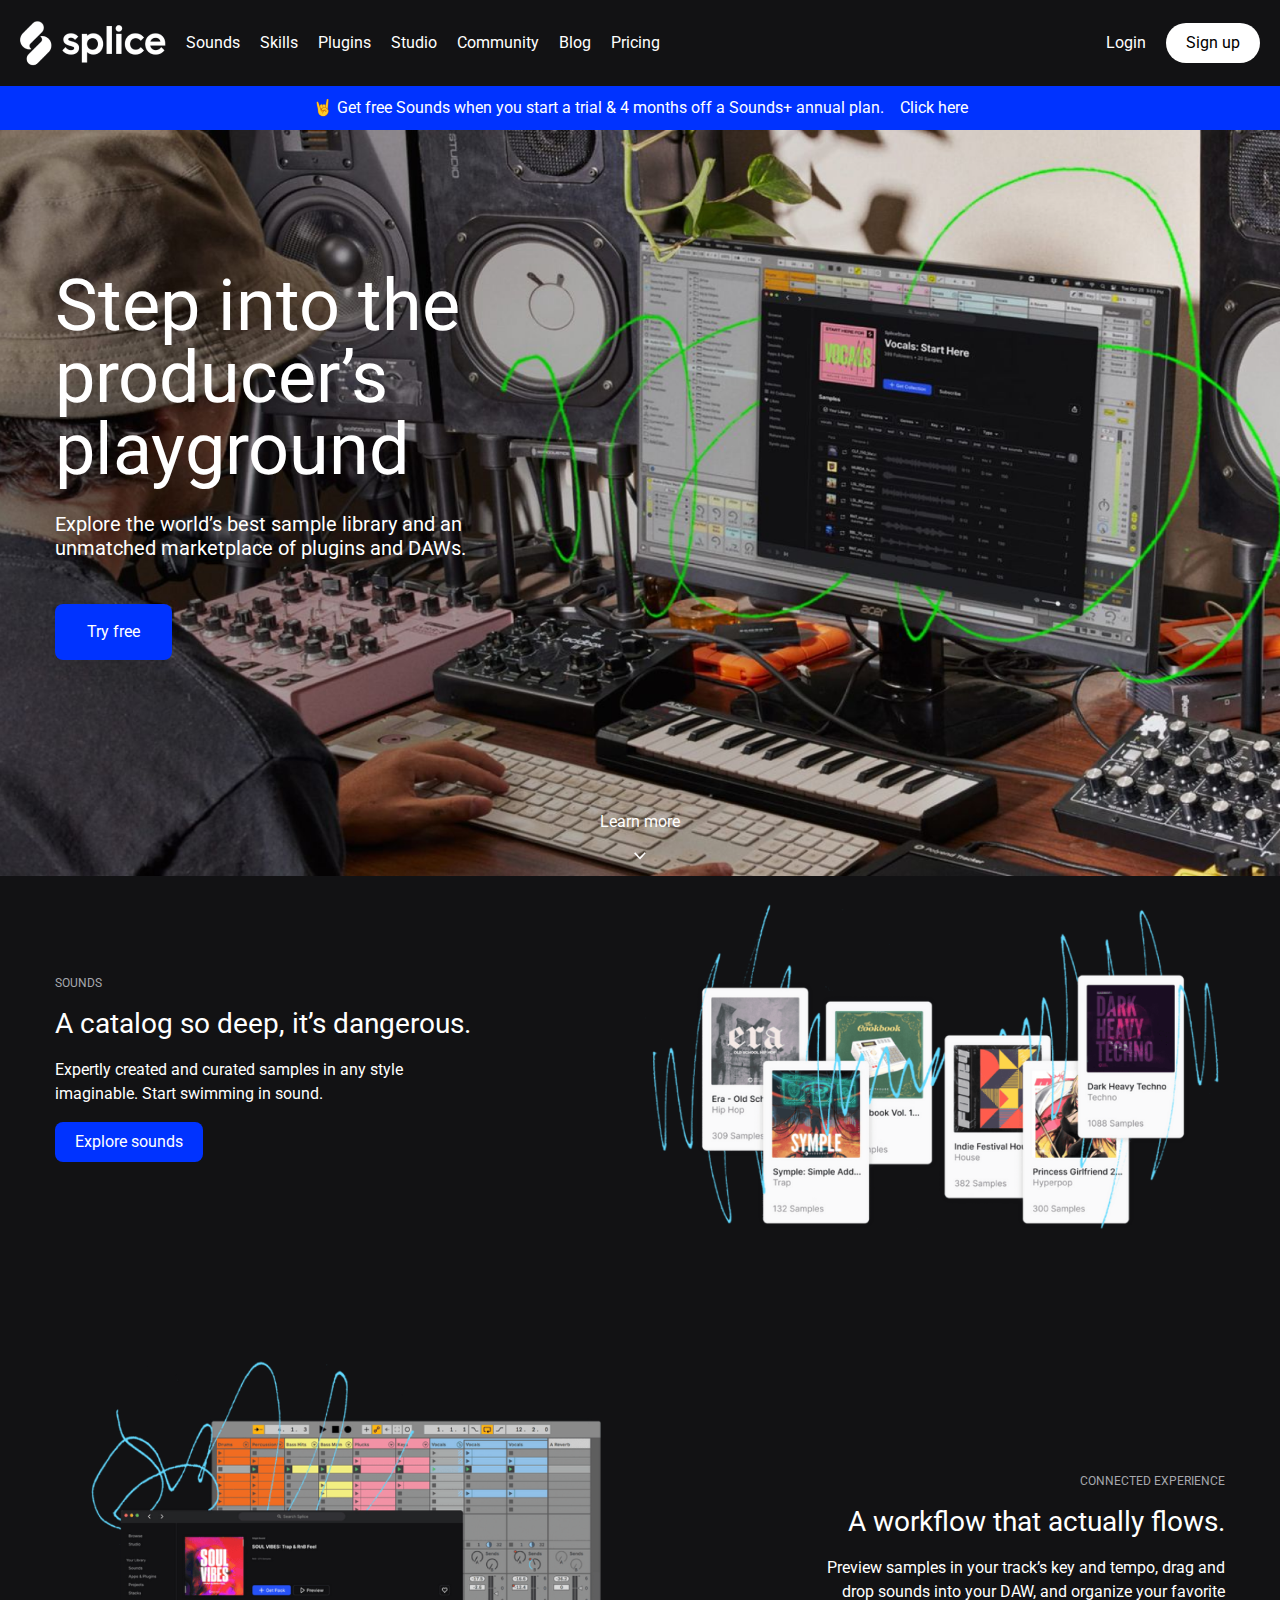
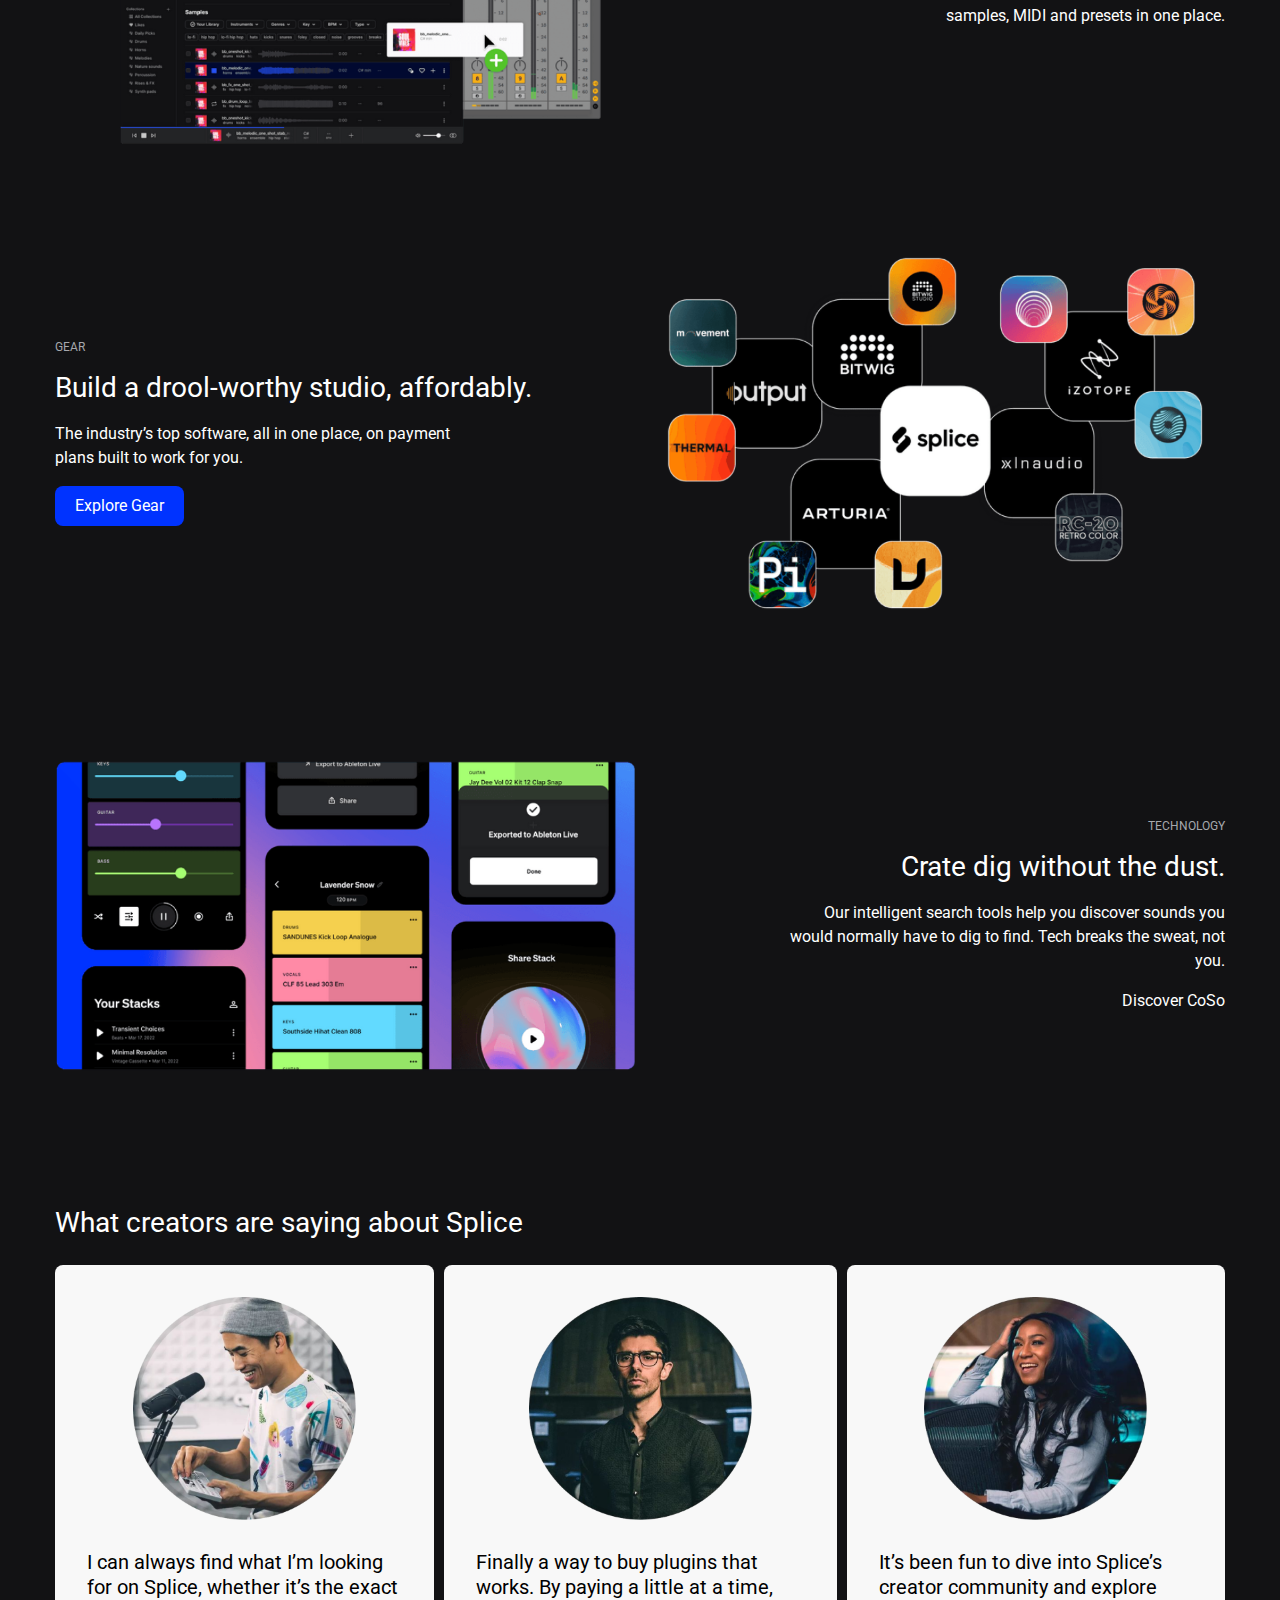
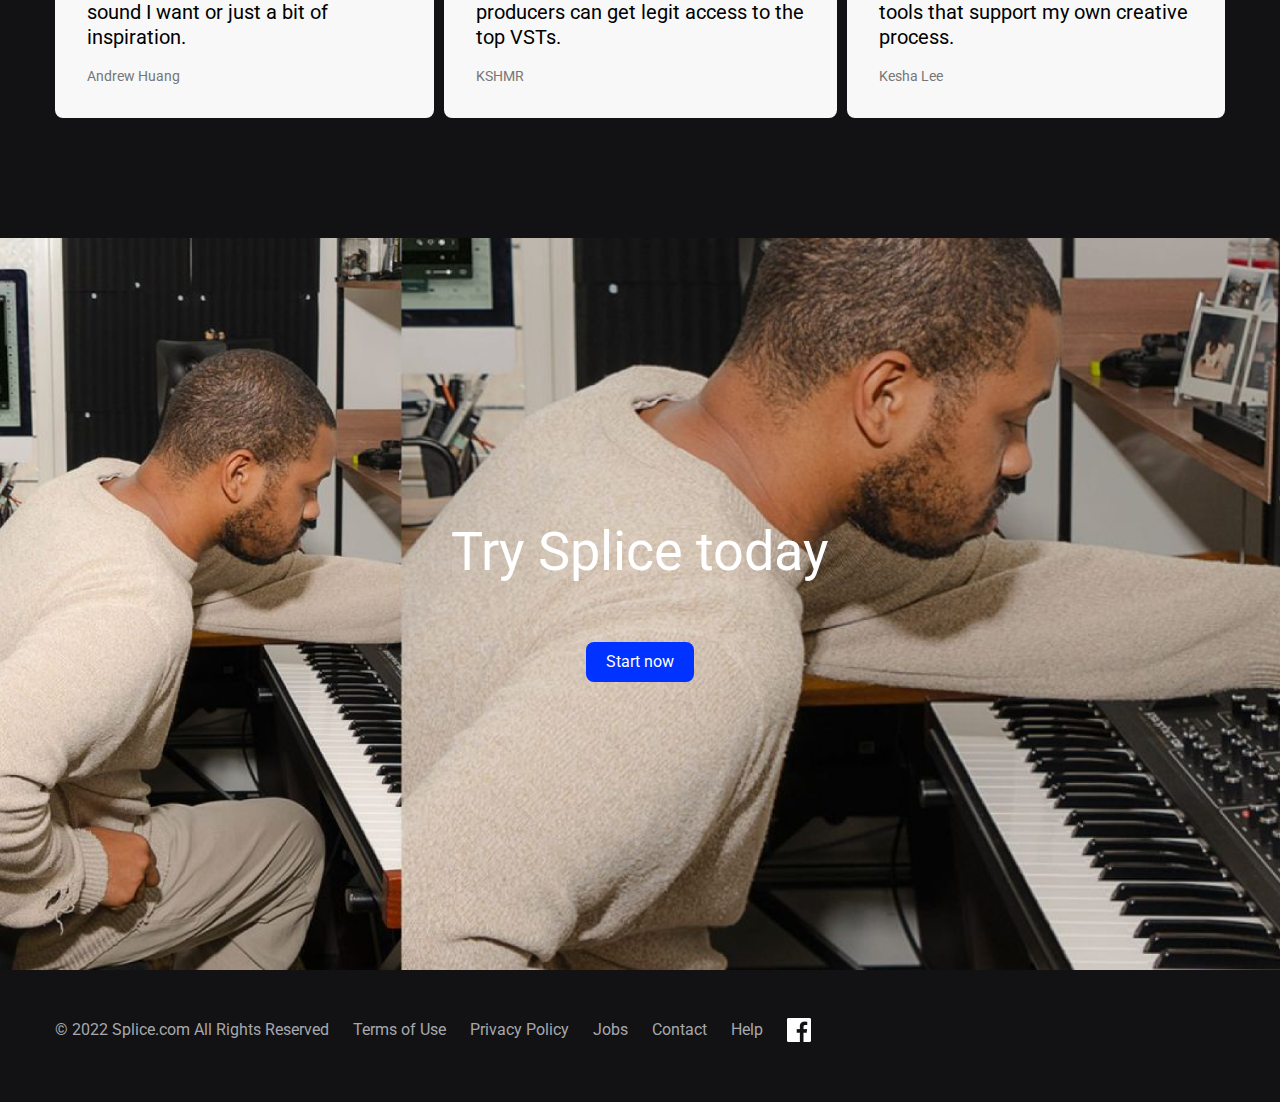
==== commit 1210a794: "commit 5" ====
--- a/index.html
+++ b/index.html
@@ -14,10 +14,12 @@
 <body>
   <header class="header">
     <nav class="header__nav">
-      <a href="#" class="header__nav-link header__nav-link--logo">
-        <img src="./assets/img/logo.png" alt="logo" class="header__nav-logo">
-      </a>
-      <ul class="header__nav-list">
+      <ul class="header__nav-list header__flex-gap">
+        <li class="header__nav-item">
+          <a href="#" class="header__nav-link header__nav-link--logo">
+            <img src="./assets/img/logo.png" alt="logo" class="header__nav-logo">
+          </a>
+        </li>
         <li class="header__nav-item">
           <a href="#" class="header__nav-link">Sounds</a>
         </li>
@@ -40,17 +42,17 @@
           <a href="#" class="header__nav-link">Pricing</a>
         </li>
       </ul>
-      <div class="header__nav-controls">
+
+      <div class="header__nav-controls header__flex-gap">
         <button class="header__nav-btn header__nav-btn--login">Login</button>
         <button class="header__nav-btn header__nav-btn--signup">Sign up</button>
       </div>
-      <div class="header-burger" id="header-burger">
-        <div class="burger">
-          <span></span>
-          <span></span>
-          <span></span>
-        </div>
-      </div>
+
+      <img
+        src="./assets/img/burger.svg"
+        alt="burger"
+        class="header__mobile-burger"
+      >
     </nav>
   </header>
 
@@ -69,7 +71,6 @@
         alt="hero-background"
         class="hero__background"
       >
-      
 
       <div class="container">
         <h1 class="hero__title">Step into the producer’s playground</h1>
@@ -94,15 +95,15 @@
       </div>
     </section>
 
-    <section class="sounds container">
-      <div class="sounds__text-content">
-        <p class="sounds__label">SOUNDS</p>
-
-        <h2 class="sounds__title">A catalog so deep, it’s dangerous.</h2>
-
-        <p class="sounds__subtitle">Expertly created and curated samples in any style imaginable. Start swimming in sound.</p>
-
-        <button class="sounds__btn">
+    <section class="sounds container flex__padding_case">
+      <div class="sounds__text-content case__text_left">
+        <p class="sounds__label case__label">SOUNDS</p>
+
+        <h2 class="sounds__title case__title">A catalog so deep, it’s dangerous.</h2>
+
+        <p class="sounds__subtitle case__subtitle">Expertly created and curated samples in any style imaginable. Start swimming in sound.</p>
+
+        <button class="sounds__btn btn__blue">
           Explore sounds
         </button>
       </div>
@@ -111,36 +112,36 @@
         src="./assets/img/sounds.png"
         alt="sounds"
         loading="lazy"
-        class="sounds__img"
-      />
-    </section>
-
-    <section class="connectedExperience container">
+        class="sounds__img case__img"
+      />
+    </section>
+
+    <section class="connectedExperience container flex__padding_case">
       <img
         src="./assets/img/connected-experience.png"
         alt="connected-experience"
         loading="lazy"
-        class="connectedExperience__img"
-      />
-
-      <div class="connectedExperience__text-content">
-        <p class="connectedExperience__label">Connected Experience</p>
-
-        <h2 class="connectedExperience__title">A workflow that actually flows.</h2>
-
-        <p class="connectedExperience__subtitle">Preview samples in your track’s key and tempo, drag and drop sounds into your DAW, and organize your favorite samples, MIDI and presets in one place.</p>
-      </div>
-    </section>
-
-    <section class="gear container">
-      <div class="gear__text-content">
-        <p class="gear__label">Gear</p>
-
-        <h2 class="gear__title">Build a drool-worthy studio, affordably.</h2>
-
-        <p class="gear__subtitle">The industry’s top software, all in one place, on payment plans built to work for you.</p>
-
-        <button class="gear__btn">
+        class="connectedExperience__img case__img"
+      />
+
+      <div class="connectedExperience__text-content case__text_right">
+        <p class="connectedExperience__label case__label">Connected Experience</p>
+
+        <h2 class="connectedExperience__title case__title">A workflow that actually flows.</h2>
+
+        <p class="connectedExperience__subtitle case__subtitle">Preview samples in your track’s key and tempo, drag and drop sounds into your DAW, and organize your favorite samples, MIDI and presets in one place.</p>
+      </div>
+    </section>
+
+    <section class="gear container flex__padding_case">
+      <div class="gear__text-content case__text_left">
+        <p class="gear__label case__label">Gear</p>
+
+        <h2 class="gear__title case__title">Build a drool-worthy studio, affordably.</h2>
+
+        <p class="gear__subtitle case__subtitle">The industry’s top software, all in one place, on payment plans built to work for you.</p>
+
+        <button class="gear__btn btn__blue">
           Explore Gear
         </button>
       </div>
@@ -149,24 +150,24 @@
         src="./assets/img/gear.png"
         alt="gear"
         loading="lazy"
-        class="gear__img"
-      />
-    </section>
-
-    <section class="technology container">
+        class="gear__img case__img"
+      />
+    </section>
+
+    <section class="technology container flex__padding_case">
       <img
         src="./assets/img/technology.png"
         alt="technology"
         loading="lazy"
-        class="technology__img"
-      />
-
-      <div class="technology__text-content">
-        <p class="technology__label">Technology</p>
-
-        <h2 class="technology__title">Crate dig without the dust.</h2>
-
-        <p class="technology__subtitle">Our intelligent search tools help you discover sounds you would normally have to dig to find. Tech breaks the sweat, not you.</p>
+        class="technology__img case__img"
+      />
+
+      <div class="technology__text-content case__text_right">
+        <p class="technology__label case__label">Technology</p>
+
+        <h2 class="technology__title case__title">Crate dig without the dust.</h2>
+
+        <p class="technology__subtitle case__subtitle">Our intelligent search tools help you discover sounds you would normally have to dig to find. Tech breaks the sweat, not you.</p>
 
         <button class="technology__btn">
           Discover CoSo
@@ -175,7 +176,7 @@
     </section>
 
     <section class="cards container">
-      <h2 class="cards__title">
+      <h2 class="cards__title case__title">
         What creators are saying about Splice
       </h2>
 
@@ -284,6 +285,5 @@
       </li>
     </ul>
   </footer>
-  <script src="js/script.js"></script>
 </body>
 </html>
--- a/styles/style.css
+++ b/styles/style.css
@@ -15,7 +15,7 @@
 a {
   text-decoration: none;
   color: inherit;
-  transition: all 0.3s ease;
+  transition: all .3s ease;
 }
 
 a:hover {
@@ -37,10 +37,10 @@
 
 /* Установка базового шрифта */
 body {
-  font-family: "Roboto", sans-serif;
+  font-family: 'Roboto', sans-serif;
   font-weight: 400;
   line-height: 1.5;
-  color: #ffffff;
+  color: #FFFFFF;
 }
 
 /* Обнуление стилей кнопок и инпутов */
@@ -51,12 +51,12 @@
   border: none;
   background: none;
   outline: none;
-  color: #ffffff;
+  color: #FFFFFF;
 }
 
 button {
   cursor: pointer;
-  transition: all 0.3s ease;
+  transition: all .3s ease;
 }
 
 button:hover {
@@ -75,28 +75,36 @@
   justify-content: space-between;
   padding: 20px;
 }
-
-.header__nav-list {
+.header__flex-gap{
   display: flex;
   align-items: center;
   gap: 20px;
 }
+/* .header__nav-list {
+  display: flex;
+  align-items: center;
+  gap: 20px;
+}
 
 .header__nav-controls {
   display: flex;
   align-items: center;
   gap: 20px;
+} */
+
+.header__mobile-burger {
+  display: none;
 }
 
 .header__nav-btn--signup {
   padding: 8px 20px;
-  background-color: #ffffff;
+  background-color: #FFFFFF;
   border-radius: 32px;
   color: #000000;
 }
 
 .banner {
-  background-color: #0033ff;
+  background-color: #0033FF;
   display: flex;
   align-items: center;
   justify-content: center;
@@ -140,9 +148,9 @@
 
 .hero__btn {
   padding: 16px 32px;
-  background-color: #0033ff;
-  border-radius: 8px;
-  color: #ffffff;
+  background-color: #0033FF;
+  border-radius: 8px;
+  color: #FFFFFF;
   margin-bottom: 150px;
 }
 
@@ -162,147 +170,179 @@
 .hero__more-icon {
   transition: transform 0.3s ease;
 }
-
-.sounds {
+.flex__padding_case{
   display: flex;
   justify-content: space-between;
   align-items: center;
   margin-bottom: 96px;
 }
-
-.sounds__text-content {
+/* .sounds {
+  display: flex;
+  justify-content: space-between;
+  align-items: center;
+  margin-bottom: 96px;
+} */
+.case__text_left{
   display: flex;
   flex-direction: column;
   gap: 16px;
 }
-
-.sounds__label {
+/* .sounds__text-content {
+  display: flex;
+  flex-direction: column;
+  gap: 16px;
+} */
+.case__label{
   font-size: 12px;
   text-transform: uppercase;
   line-height: 14px;
-  color: #a6a8ad;
-}
-
-.sounds__title {
-  font-size: 28px;
-  line-height: 36px;
-  font-weight: 400;
-}
-
-.sounds__subtitle {
-  max-width: 422px;
-  font-size: 16px;
-  line-height: 24px;
-}
-
-.sounds__btn {
-  padding: 8px 20px;
-  background-color: #0033ff;
-  border-radius: 8px;
-  width: fit-content;
-}
-
-.sounds__img {
-  width: 100%;
-  max-width: 580px;
-}
-
-.connectedExperience {
-  display: flex;
-  justify-content: space-between;
-  align-items: center;
-  margin-bottom: 96px;
-}
-
-.connectedExperience__text-content {
-  display: flex;
-  flex-direction: column;
-  align-items: end;
-  gap: 16px;
-}
-
-.connectedExperience__label {
+  color: #A6A8AD;
+}
+/* .sounds__label {
   font-size: 12px;
   text-transform: uppercase;
   line-height: 14px;
-  color: #a6a8ad;
-}
-
-.connectedExperience__title {
+  color: #A6A8AD;
+} */
+
+/* .sounds__title {
   font-size: 28px;
   line-height: 36px;
   font-weight: 400;
-}
+} */
+.case__subtitle{
+  font-size: 16px;
+  line-height: 24px;
+}
+.sounds__subtitle {
+  max-width: 422px;
+  /* font-size: 16px;
+  line-height: 24px; */
+}
+
+/* .sounds__btn {
+  padding: 8px 20px;
+  background-color: #0033FF;
+  border-radius: 8px;
+  width: fit-content;
+} */
+.case__img{
+  width: 100%;
+  max-width: 580px;
+}
+/* .sounds__img {
+  width: 100%;
+  max-width: 580px;
+} */
+
+/* .connectedExperience {
+  display: flex;
+  justify-content: space-between;
+  align-items: center;
+  margin-bottom: 96px;
+} */
+.case__text_right{
+  display: flex;
+  flex-direction: column;
+  align-items: end;
+  gap: 16px;
+}
+/* .connectedExperience__text-content {
+  display: flex;
+  flex-direction: column;
+  align-items: end;
+  gap: 16px;
+} */
+
+/* .connectedExperience__label {
+  font-size: 12px;
+  text-transform: uppercase;
+  line-height: 14px;
+  color: #A6A8AD;
+} */
+
+/* .connectedExperience__title {
+  font-size: 28px;
+  line-height: 36px;
+  font-weight: 400;
+} */
 
 .connectedExperience__subtitle {
   text-align: end;
   max-width: 422px;
-  font-size: 16px;
-  line-height: 24px;
-}
-
+  /* font-size: 16px;
+  line-height: 24px; */
+}
+.btn__blue{
+  padding: 8px 20px;
+  background-color: #0033FF;
+  border-radius: 8px;
+  width: fit-content;
+}
+/* 
+ЦЕЙ КЛАС НЕ ВИКОРИСТОВУЄТЬСЯ НА СТОРІНЦІ
 .connectedExperience__btn {
   padding: 8px 20px;
-  background-color: #0033ff;
+  background-color: #0033FF;
   border-radius: 8px;
   width: fit-content;
-}
-
-.connectedExperience__img {
+} */
+
+/* .connectedExperience__img {
   width: 100%;
   max-width: 580px;
-}
-
-.gear {
+} */
+
+/* .gear {
   display: flex;
   justify-content: space-between;
   align-items: center;
   margin-bottom: 96px;
-}
-
-.gear__text-content {
+} */
+
+/* .gear__text-content {
   display: flex;
   flex-direction: column;
   gap: 16px;
-}
-
-.gear__label {
+} */
+
+/* .gear__label {
   font-size: 12px;
   text-transform: uppercase;
   line-height: 14px;
-  color: #a6a8ad;
-}
-
-.gear__title {
+  color: #A6A8AD;
+} */
+
+/* .gear__title {
   font-size: 28px;
   line-height: 36px;
   font-weight: 400;
-}
+} */
 
 .gear__subtitle {
   max-width: 422px;
-  font-size: 16px;
-  line-height: 24px;
-}
-
-.gear__btn {
+  /* font-size: 16px;
+  line-height: 24px; */
+}
+
+/* .gear__btn {
   padding: 8px 20px;
-  background-color: #0033ff;
+  background-color: #0033FF;
   border-radius: 8px;
   width: fit-content;
-}
-
-.gear__img {
+} */
+
+/* .gear__img {
   width: 100%;
   max-width: 580px;
-}
-
-.technology {
+} */
+
+/* .technology {
   display: flex;
   justify-content: space-between;
   align-items: center;
   margin-bottom: 96px;
-}
+} */
 
 .technology__text-content {
   display: flex;
@@ -311,37 +351,37 @@
   gap: 16px;
 }
 
-.technology__label {
+/* .technology__label {
   font-size: 12px;
   text-transform: uppercase;
   line-height: 14px;
-  color: #a6a8ad;
-}
-
-.technology__title {
+  color: #A6A8AD;
+} */
+
+/* .technology__title {
   font-size: 28px;
   line-height: 36px;
   font-weight: 400;
-}
+} */
 
 .technology__subtitle {
   text-align: end;
   max-width: 442px;
-  font-size: 16px;
-  line-height: 24px;
-}
-
-.technology__btn {
+  /* font-size: 16px;
+  line-height: 24px; */
+}
+
+/* .technology__btn {
   padding: 8px 20px;
-  background-color: #0033ff;
+  background-color: #0033FF;
   border-radius: 8px;
   width: fit-content;
-}
-
-.technology__img {
+} */
+
+/* .technology__img {
   width: 100%;
   max-width: 580px;
-}
+} */
 
 .cards {
   display: flex;
@@ -349,12 +389,16 @@
   gap: 24px;
   margin-bottom: 120px;
 }
-
-.cards__title {
+.case__title{
   font-size: 28px;
   line-height: 36px;
   font-weight: 400;
 }
+/* .cards__title {
+  font-size: 28px;
+  line-height: 36px;
+  font-weight: 400;
+} */
 
 .cards__content {
   display: flex;
@@ -363,7 +407,7 @@
 
 .card {
   padding: 32px;
-  background-color: #f8f8f8;
+  background-color: #F8F8F8;
   border-radius: 8px;
 }
 
@@ -417,7 +461,7 @@
 .hero-footer__btn {
   padding: 8px 20px;
   border-radius: 8px;
-  background-color: #0033ff;
+  background-color: #0033FF;
 }
 
 .footer {
@@ -431,65 +475,19 @@
 }
 
 .footer__rights {
-  color: #a6a8ad;
+  color: #A6A8AD
 }
 
 .footer__link-item {
-  color: #a6a8ad;
-}
-
-/* -----------------My code Lesson 5---------------- */
-
-.header__nav {
-  display: flex;
-  align-items: center;
-  justify-content: space-between;
-  padding: 20px;
-  position: relative;
-}
-
-.header__nav-btn--signup {
-  padding: 8px 20px;
-  background-color: #ffffff;
-  border-radius: 32px;
-  color: #000000;
-}
-
-.header-burger {
-  display: none;
-  cursor: pointer;
-  position: absolute;
-  right: 20px;
-}
-
-.header-burger .burger span {
-  display: block;
-  width: 20px;
-  height: 2px;
-  margin-bottom: 3px;
-  background-color: #ffffff;
-  transition: 0.3s;
+  color: #A6A8AD;
 }
 
 @media (max-width: 768px) {
-  .header__nav-list {
+  .header__nav-item {
     display: none;
-    flex-direction: column;
-    position: absolute;
-    top: 100%;
-    left: 0;
-    width: 100%;
-    background-color: #000000;
-    padding: 20px;
-    gap: 15px;
-    z-index: 999;
-  }
-
-  .header__nav.active .header__nav-list {
-    display: flex;
-  }
-
-  .header-burger {
+  }
+
+  .header__nav-item:first-child {
     display: block;
   }
 
@@ -497,98 +495,142 @@
     display: none;
   }
 
-  .header-burger.active .burger span:nth-child(1) {
-    transform: rotate(45deg) translateY(8px);
-  }
-
-  .header-burger.active .burger span:nth-child(2) {
-    opacity: 0;
-  }
-
-  .header-burger.active .burger span:nth-child(3) {
-    transform: rotate(-45deg) translateY(-8px);
-  }
+  .header__mobile-burger {
+    display: block;
+  }
+
   .banner {
-    padding: 11px 20px 16px 20px;
-  }
-  .banner__text {
-    max-width: 289px;
-  }
-  .hero{
-    padding: 40px 0 ;
-  }
+    padding: 10px 16px;
+  }
+
+  .banner__btn {
+    white-space: nowrap;
+  }
+
+  .sounds {
+    flex-direction: column-reverse;
+  }
+
+  .sounds__text-content {
+    margin-top: 44px;
+    align-items: center;
+  }
+
+  .sounds__title {
+    text-align: center;
+  }
+
+  .sounds__subtitle {
+    text-align: center;
+  }
+
+  .connectedExperience {
+    flex-direction: column;
+  }
+
+  .connectedExperience__text-content {
+    margin-top: 44px;
+    align-items: center;
+  }
+
+  .connectedExperience__title {
+    text-align: center;
+  }
+
+  .connectedExperience__subtitle {
+    text-align: center;
+  }
+
+  .gear {
+    flex-direction: column-reverse;
+  }
+
+  .gear__text-content {
+    margin-top: 44px;
+    align-items: center;
+  }
+
+  .gear__title {
+    text-align: center;
+  }
+
+  .gear__subtitle {
+    text-align: center;
+  }
+
+  .technology {
+    flex-direction: column;
+  }
+
+  .technology__text-content {
+    margin-top: 44px;
+    align-items: center;
+  }
+
+  .technology__title {
+    text-align: center;
+  }
+
+  .technology__subtitle {
+    text-align: center;
+  }
+
+  .cards {
+    margin-bottom: 48px;
+  }
+
+  .cards__title {
+    text-align: center;
+  }
+
+  .cards__content {
+    flex-direction: column;
+    gap: 16px;
+  }
+
+  .footer__list {
+    align-items: center;
+    flex-direction: column-reverse;
+  }
+}
+
+@media (max-width: 500px) {
+  .hero {
+    padding: 48px 0;
+  }
+
   .hero__title {
     font-size: 48px;
-
-    line-height: 48px; /* 100% */
-    letter-spacing: 1.08px;
-  }
+    line-height: 48px;
+  }
+
   .hero__subtitle {
-    font-size: 20px;
-
-    line-height: 24px; /* 120% */
-  }
-  .hero__btn{
-    margin-bottom: 0px;
-  }
-  .hero__more{
+    max-width: 345px;
+  }
+
+  .hero__btn {
+    margin-bottom: 0;
+  }
+
+  .hero__more {
     display: none;
   }
-  .sounds {
-    flex-direction: column-reverse;
-    
-  }
-  .sounds__text-content{
-    margin-top: 51px;
-    align-items: center;
-    text-align: center;
-  }
-  .connectedExperience {
-    flex-direction: column;
-    
-  }
-  .connectedExperience__text-content{
-    margin-top: 58px;
-    align-items: center;
-    text-align: center;
-  }
-  .connectedExperience__subtitle{
-    text-align: center;
-  }
-  .gear {
-    flex-direction: column-reverse;
-    
-  }
-  .gear__text-content{
-    margin-top: 44px;
-    align-items: center;
-    text-align: center;
-  }
-  .technology {
-    flex-direction: column;
-    
-  }
-  .technology__text-content{
-    margin-top: 17px;
-    align-items: center;
-    
-  }
-  .technology__subtitle{
-    text-align: center;
-  }
-  .cards__title{
-    max-width: 367px;
-    margin: 0 auto;
-    text-align: center;
-  }
-  .cards__content{
-    flex-direction: column;
-  }
-  .hero-footer{
-    padding: 109px 0;
-  }
-  .footer__list {
-    flex-direction: column-reverse;
-    align-items: center;
-  }
-}
+
+  .hero-footer {
+    padding: 108px 0;
+  }
+
+  .hero-footer__title {
+    font-size: 44px;
+    line-height: 40px;
+  }
+}
+
+
+/* МОЖНА ЩЕ ЗРОБИТИ СПЫЛЬНИЙ КЛАС ДЛЯ БЛОКІВ, ЯКІ ПОВИННІ БУТИ НА 
+  ДЕКСТОПІ, ТИПУ .DESKTOP, ЩОБ ПОТІМ В МОБІЛЬНІЙ ВЕРСІЇ ЗРОБИТИ ПРОСТО
+  DESKTOP{
+  display: none:
+  }
+  І АНАЛОГІЧНО ДЛЯ МОБІЛЬНОЇ
+*/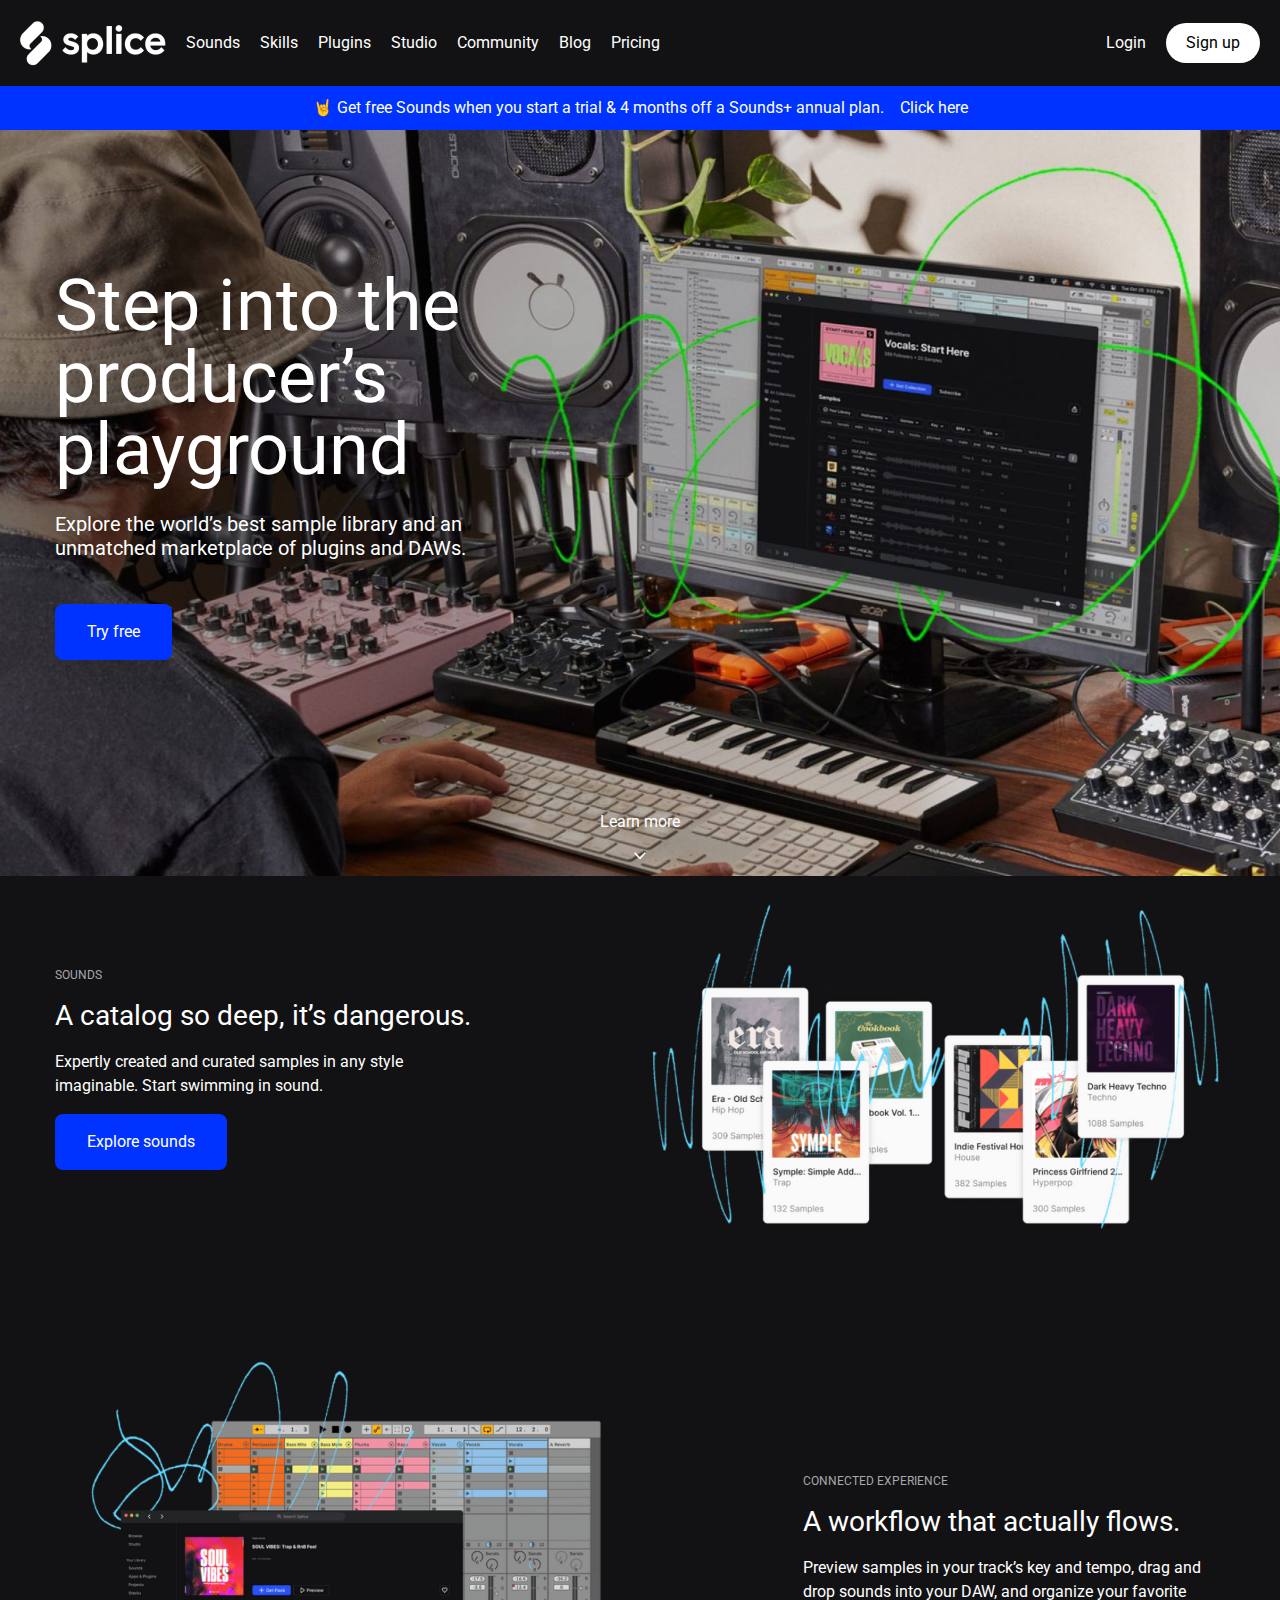
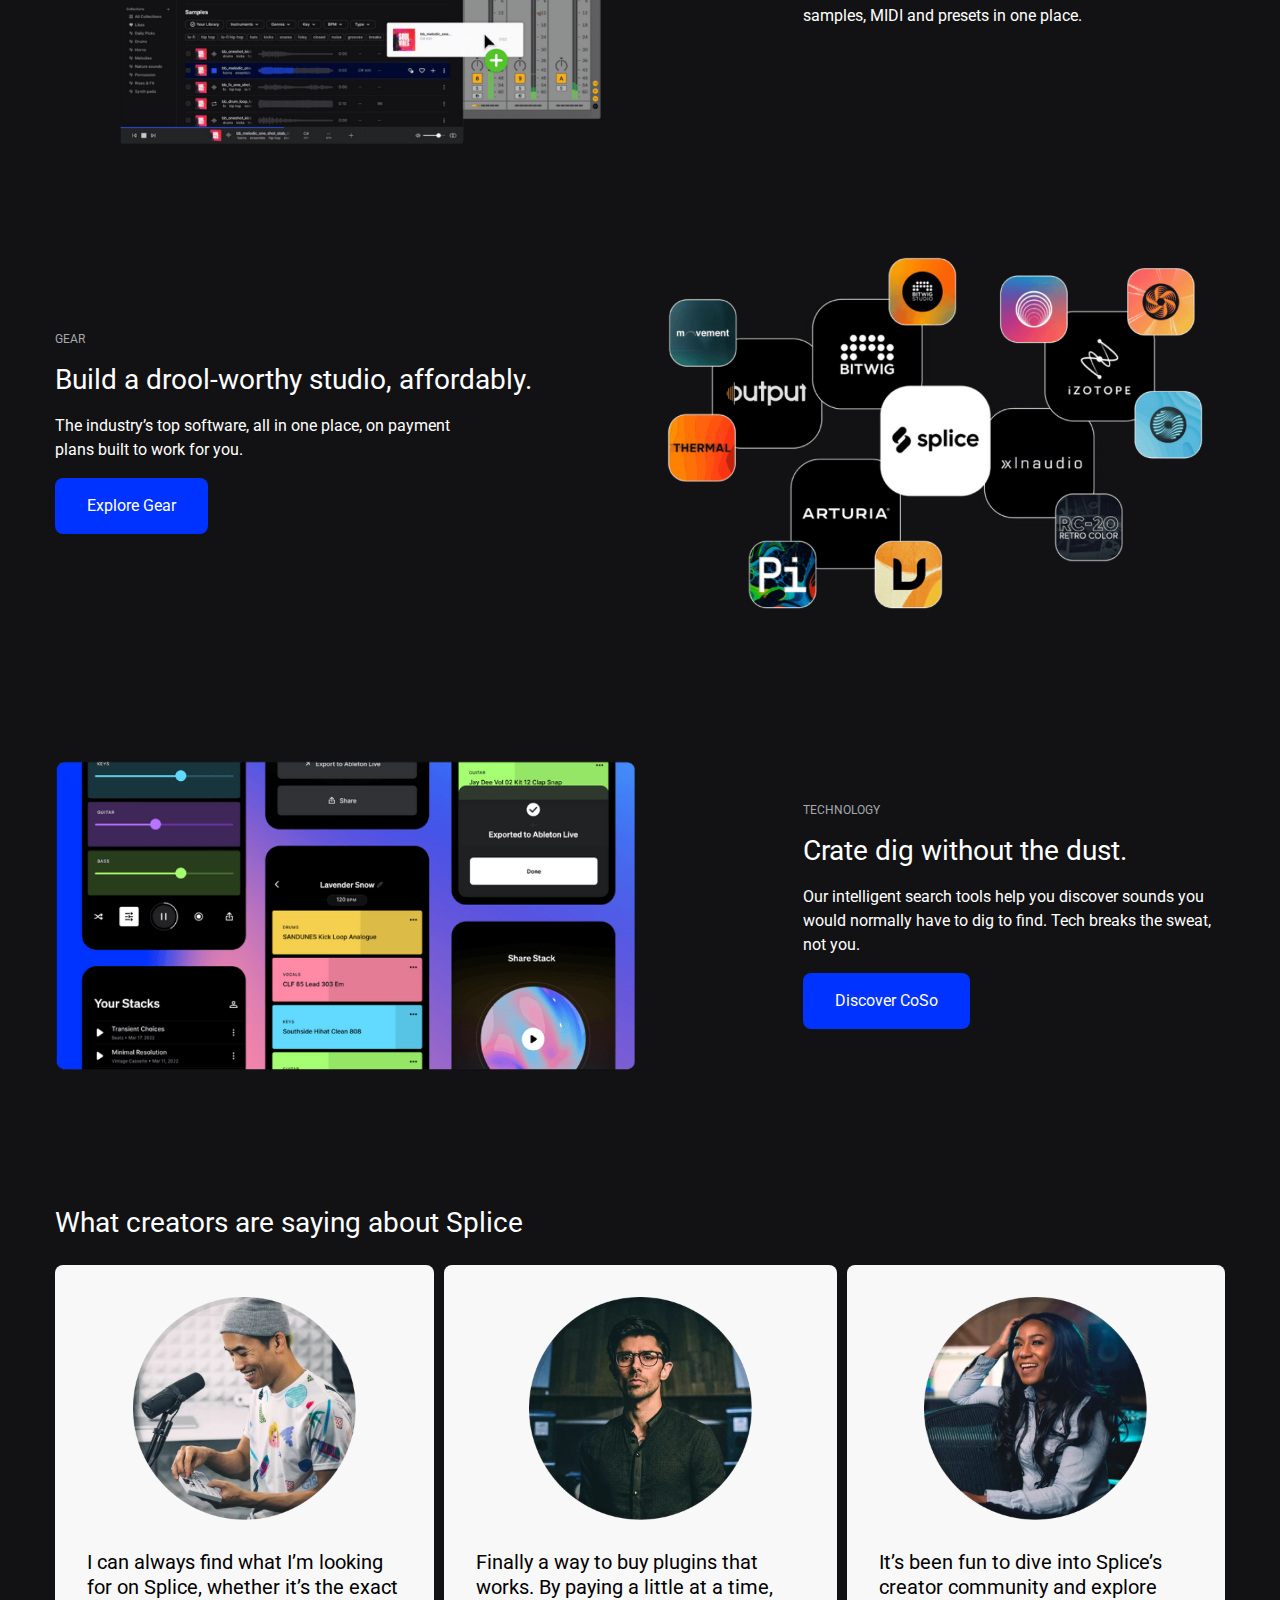
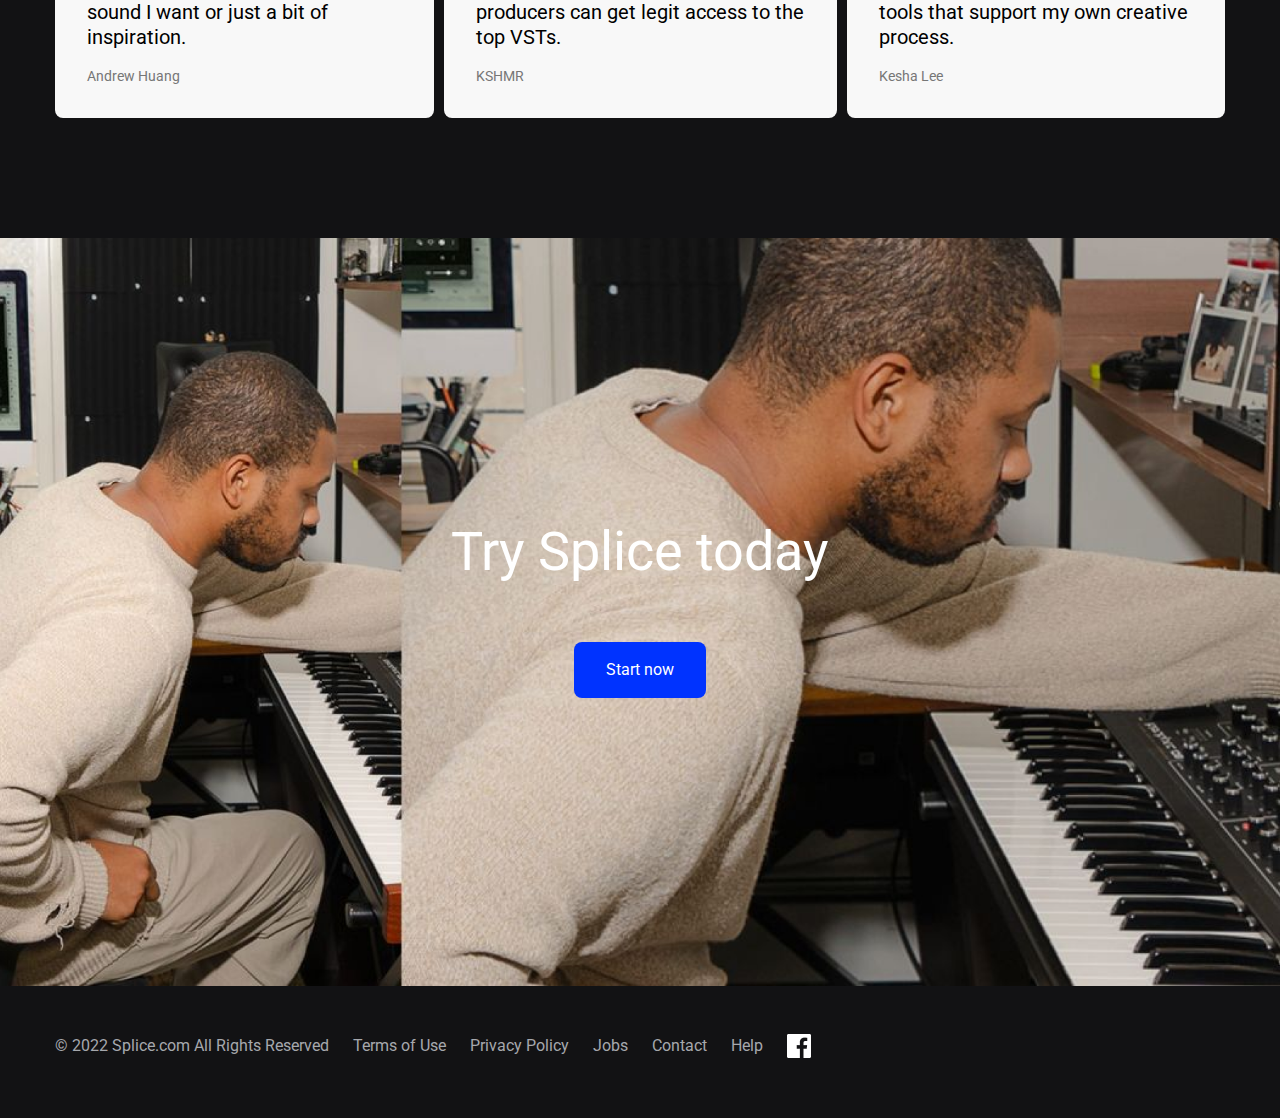
==== commit e33f5f67: "commit 6" ====
--- a/index.html
+++ b/index.html
@@ -8,61 +8,18 @@
   <link rel="preconnect" href="https://fonts.googleapis.com">
   <link rel="preconnect" href="https://fonts.gstatic.com" crossorigin>
   <link href="https://fonts.googleapis.com/css2?family=Roboto:ital,wght@0,100;0,300;0,400;0,500;0,700;0,900;1,100;1,300;1,400;1,500;1,700;1,900&display=swap" rel="stylesheet">
+  <script src="js/builder.js"></script>
   <title>Splice</title>
   <meta name="description" content="Splice content">
 </head>
 <body>
   <header class="header">
-    <nav class="header__nav">
-      <ul class="header__nav-list header__flex-gap">
-        <li class="header__nav-item">
-          <a href="#" class="header__nav-link header__nav-link--logo">
-            <img src="./assets/img/logo.png" alt="logo" class="header__nav-logo">
-          </a>
-        </li>
-        <li class="header__nav-item">
-          <a href="#" class="header__nav-link">Sounds</a>
-        </li>
-        <li class="header__nav-item">
-          <a href="#" class="header__nav-link">Skills</a>
-        </li>
-        <li class="header__nav-item">
-          <a href="#" class="header__nav-link">Plugins</a>
-        </li>
-        <li class="header__nav-item">
-          <a href="#" class="header__nav-link">Studio</a>
-        </li>
-        <li class="header__nav-item">
-          <a href="#" class="header__nav-link">Community</a>
-        </li>
-        <li class="header__nav-item">
-          <a href="#" class="header__nav-link">Blog</a>
-        </li>
-        <li class="header__nav-item">
-          <a href="#" class="header__nav-link">Pricing</a>
-        </li>
-      </ul>
-
-      <div class="header__nav-controls header__flex-gap">
-        <button class="header__nav-btn header__nav-btn--login">Login</button>
-        <button class="header__nav-btn header__nav-btn--signup">Sign up</button>
-      </div>
-
-      <img
-        src="./assets/img/burger.svg"
-        alt="burger"
-        class="header__mobile-burger"
-      >
-    </nav>
+    
   </header>
 
   <main class="main">
     <section class="banner">
-      <p class="banner__text">🤘 Get free Sounds when you start a trial & 4 months off a Sounds+ annual plan.</p>
-
-      <button class="banner__btn">
-        Click here
-      </button>
+      
     </section>
 
     <section class="hero">
@@ -79,7 +36,7 @@
           Explore the world’s best sample library and an unmatched marketplace of plugins and DAWs.
         </p>
 
-        <button class="hero__btn">
+        <button class="btn--primary">
           Try free
         </button>
 
@@ -95,15 +52,15 @@
       </div>
     </section>
 
-    <section class="sounds container flex__padding_case">
-      <div class="sounds__text-content case__text_left">
-        <p class="sounds__label case__label">SOUNDS</p>
-
-        <h2 class="sounds__title case__title">A catalog so deep, it’s dangerous.</h2>
-
-        <p class="sounds__subtitle case__subtitle">Expertly created and curated samples in any style imaginable. Start swimming in sound.</p>
-
-        <button class="sounds__btn btn__blue">
+    <section class="features features--reverse container">
+      <div class="features__text-content">
+        <p class="features__label">SOUNDS</p>
+
+        <h2 class="features__title">A catalog so deep, it’s dangerous.</h2>
+
+        <p class="features__subtitle">Expertly created and curated samples in any style imaginable. Start swimming in sound.</p>
+
+        <button class="features__btn btn--primary">
           Explore sounds
         </button>
       </div>
@@ -112,36 +69,36 @@
         src="./assets/img/sounds.png"
         alt="sounds"
         loading="lazy"
-        class="sounds__img case__img"
-      />
-    </section>
-
-    <section class="connectedExperience container flex__padding_case">
+        class="features__img"
+      />
+    </section>
+
+    <section class="features container">
       <img
         src="./assets/img/connected-experience.png"
         alt="connected-experience"
         loading="lazy"
-        class="connectedExperience__img case__img"
-      />
-
-      <div class="connectedExperience__text-content case__text_right">
-        <p class="connectedExperience__label case__label">Connected Experience</p>
-
-        <h2 class="connectedExperience__title case__title">A workflow that actually flows.</h2>
-
-        <p class="connectedExperience__subtitle case__subtitle">Preview samples in your track’s key and tempo, drag and drop sounds into your DAW, and organize your favorite samples, MIDI and presets in one place.</p>
-      </div>
-    </section>
-
-    <section class="gear container flex__padding_case">
-      <div class="gear__text-content case__text_left">
-        <p class="gear__label case__label">Gear</p>
-
-        <h2 class="gear__title case__title">Build a drool-worthy studio, affordably.</h2>
-
-        <p class="gear__subtitle case__subtitle">The industry’s top software, all in one place, on payment plans built to work for you.</p>
-
-        <button class="gear__btn btn__blue">
+        class="features__img"
+      />
+
+      <div class="features__text-content">
+        <p class="features__label">Connected Experience</p>
+
+        <h2 class="features__title">A workflow that actually flows.</h2>
+
+        <p class="features__subtitle">Preview samples in your track’s key and tempo, drag and drop sounds into your DAW, and organize your favorite samples, MIDI and presets in one place.</p>
+      </div>
+    </section>
+
+    <section class="features features--reverse container">
+      <div class="features__text-content">
+        <p class="features__label">Gear</p>
+
+        <h2 class="features__title">Build a drool-worthy studio, affordably.</h2>
+
+        <p class="features__subtitle">The industry’s top software, all in one place, on payment plans built to work for you.</p>
+
+        <button class="features__btn btn--primary">
           Explore Gear
         </button>
       </div>
@@ -150,33 +107,33 @@
         src="./assets/img/gear.png"
         alt="gear"
         loading="lazy"
-        class="gear__img case__img"
-      />
-    </section>
-
-    <section class="technology container flex__padding_case">
+        class="features__img"
+      />
+    </section>
+
+    <section class="features container">
       <img
         src="./assets/img/technology.png"
         alt="technology"
         loading="lazy"
-        class="technology__img case__img"
-      />
-
-      <div class="technology__text-content case__text_right">
-        <p class="technology__label case__label">Technology</p>
-
-        <h2 class="technology__title case__title">Crate dig without the dust.</h2>
-
-        <p class="technology__subtitle case__subtitle">Our intelligent search tools help you discover sounds you would normally have to dig to find. Tech breaks the sweat, not you.</p>
-
-        <button class="technology__btn">
+        class="features__img"
+      />
+
+      <div class="features__text-content">
+        <p class="features__label">Technology</p>
+
+        <h2 class="features__title">Crate dig without the dust.</h2>
+
+        <p class="features__subtitle">Our intelligent search tools help you discover sounds you would normally have to dig to find. Tech breaks the sweat, not you.</p>
+
+        <button class="features__btn btn--primary">
           Discover CoSo
         </button>
       </div>
     </section>
 
     <section class="cards container">
-      <h2 class="cards__title case__title">
+      <h2 class="cards__title">
         What creators are saying about Splice
       </h2>
 
@@ -244,46 +201,14 @@
         Try Splice today
       </h2>
 
-      <button class="hero-footer__btn">
+      <button class="btn--primary">
         Start now
       </button>
     </section>
   </main>
 
   <footer class="footer">
-    <ul class="footer__list container">
-      <li class="footer__rights">
-        © 2022 Splice.com All Rights Reserved
-      </li>
-      <li class="footer__link-item">
-        <a href="#" class="footer__link">Terms of Use</a>
-      </li>
-      <li class="footer__link-item">
-        <a href="#" class="footer__link">Privacy Policy</a>
-      </li>
-      <li class="footer__link-item">
-        <a href="#" class="footer__link">Jobs</a>
-      </li>
-      <li class="footer__link-item">
-        <a href="#" class="footer__link">Contact</a>
-      </li>
-      <li class="footer__link-item">
-        <a href="#" class="footer__link">Help</a>
-      </li>
-      <li class="footer__link-item">
-        <a
-          href="https://facebook.com"
-          target="_blank"
-          class="footer__link"
-        >
-          <img
-            src="./assets/img/facebook.png"
-            alt="facebook"
-            class="footer__social-icon"
-          >
-        </a>
-      </li>
-    </ul>
+    
   </footer>
 </body>
 </html>
--- a/styles/style.css
+++ b/styles/style.css
@@ -69,38 +69,41 @@
   padding: 0 15px;
 }
 
-.header__nav {
-  display: flex;
-  align-items: center;
-  justify-content: space-between;
-  padding: 20px;
-}
-.header__flex-gap{
-  display: flex;
-  align-items: center;
-  gap: 20px;
-}
-/* .header__nav-list {
-  display: flex;
-  align-items: center;
-  gap: 20px;
-}
-
-.header__nav-controls {
-  display: flex;
-  align-items: center;
-  gap: 20px;
-} */
-
-.header__mobile-burger {
-  display: none;
-}
-
-.header__nav-btn--signup {
+.btn--primary {
+  padding: 16px 32px;
+  background-color: #0033FF;
+  border-radius: 8px;
+  color: #FFFFFF;
+}
+
+.btn--secondary {
   padding: 8px 20px;
   background-color: #FFFFFF;
   border-radius: 32px;
   color: #000000;
+}
+
+.header__nav {
+  display: flex;
+  align-items: center;
+  justify-content: space-between;
+  padding: 20px;
+}
+
+.header__nav-list {
+  display: flex;
+  align-items: center;
+  gap: 20px;
+}
+
+.header__nav-controls {
+  display: flex;
+  align-items: center;
+  gap: 20px;
+}
+
+.header__mobile-burger {
+  display: none;
 }
 
 .banner {
@@ -146,15 +149,8 @@
   line-height: 24px;
 }
 
-.hero__btn {
-  padding: 16px 32px;
-  background-color: #0033FF;
-  border-radius: 8px;
-  color: #FFFFFF;
-  margin-bottom: 150px;
-}
-
 .hero__more {
+  margin-top: 150px;
   cursor: pointer;
   display: flex;
   flex-direction: column;
@@ -170,235 +166,60 @@
 .hero__more-icon {
   transition: transform 0.3s ease;
 }
-.flex__padding_case{
+
+.features {
   display: flex;
   justify-content: space-between;
   align-items: center;
   margin-bottom: 96px;
 }
-/* .sounds {
-  display: flex;
-  justify-content: space-between;
-  align-items: center;
-  margin-bottom: 96px;
-} */
-.case__text_left{
+
+.features__text-content {
   display: flex;
   flex-direction: column;
   gap: 16px;
 }
-/* .sounds__text-content {
-  display: flex;
-  flex-direction: column;
-  gap: 16px;
-} */
-.case__label{
+
+.features__label {
   font-size: 12px;
   text-transform: uppercase;
   line-height: 14px;
   color: #A6A8AD;
 }
-/* .sounds__label {
-  font-size: 12px;
-  text-transform: uppercase;
-  line-height: 14px;
-  color: #A6A8AD;
-} */
-
-/* .sounds__title {
+
+.features__title {
   font-size: 28px;
   line-height: 36px;
   font-weight: 400;
-} */
-.case__subtitle{
+}
+
+.features__subtitle {
+  max-width: 422px;
   font-size: 16px;
   line-height: 24px;
 }
-.sounds__subtitle {
-  max-width: 422px;
-  /* font-size: 16px;
-  line-height: 24px; */
-}
-
-/* .sounds__btn {
-  padding: 8px 20px;
-  background-color: #0033FF;
-  border-radius: 8px;
+
+.features__btn {
   width: fit-content;
-} */
-.case__img{
+}
+
+.features__img {
   width: 100%;
   max-width: 580px;
 }
-/* .sounds__img {
-  width: 100%;
-  max-width: 580px;
-} */
-
-/* .connectedExperience {
-  display: flex;
-  justify-content: space-between;
-  align-items: center;
-  margin-bottom: 96px;
-} */
-.case__text_right{
+
+.cards {
   display: flex;
   flex-direction: column;
-  align-items: end;
-  gap: 16px;
-}
-/* .connectedExperience__text-content {
-  display: flex;
-  flex-direction: column;
-  align-items: end;
-  gap: 16px;
-} */
-
-/* .connectedExperience__label {
-  font-size: 12px;
-  text-transform: uppercase;
-  line-height: 14px;
-  color: #A6A8AD;
-} */
-
-/* .connectedExperience__title {
+  gap: 24px;
+  margin-bottom: 120px;
+}
+
+.cards__title {
   font-size: 28px;
   line-height: 36px;
   font-weight: 400;
-} */
-
-.connectedExperience__subtitle {
-  text-align: end;
-  max-width: 422px;
-  /* font-size: 16px;
-  line-height: 24px; */
-}
-.btn__blue{
-  padding: 8px 20px;
-  background-color: #0033FF;
-  border-radius: 8px;
-  width: fit-content;
-}
-/* 
-ЦЕЙ КЛАС НЕ ВИКОРИСТОВУЄТЬСЯ НА СТОРІНЦІ
-.connectedExperience__btn {
-  padding: 8px 20px;
-  background-color: #0033FF;
-  border-radius: 8px;
-  width: fit-content;
-} */
-
-/* .connectedExperience__img {
-  width: 100%;
-  max-width: 580px;
-} */
-
-/* .gear {
-  display: flex;
-  justify-content: space-between;
-  align-items: center;
-  margin-bottom: 96px;
-} */
-
-/* .gear__text-content {
-  display: flex;
-  flex-direction: column;
-  gap: 16px;
-} */
-
-/* .gear__label {
-  font-size: 12px;
-  text-transform: uppercase;
-  line-height: 14px;
-  color: #A6A8AD;
-} */
-
-/* .gear__title {
-  font-size: 28px;
-  line-height: 36px;
-  font-weight: 400;
-} */
-
-.gear__subtitle {
-  max-width: 422px;
-  /* font-size: 16px;
-  line-height: 24px; */
-}
-
-/* .gear__btn {
-  padding: 8px 20px;
-  background-color: #0033FF;
-  border-radius: 8px;
-  width: fit-content;
-} */
-
-/* .gear__img {
-  width: 100%;
-  max-width: 580px;
-} */
-
-/* .technology {
-  display: flex;
-  justify-content: space-between;
-  align-items: center;
-  margin-bottom: 96px;
-} */
-
-.technology__text-content {
-  display: flex;
-  flex-direction: column;
-  align-items: end;
-  gap: 16px;
-}
-
-/* .technology__label {
-  font-size: 12px;
-  text-transform: uppercase;
-  line-height: 14px;
-  color: #A6A8AD;
-} */
-
-/* .technology__title {
-  font-size: 28px;
-  line-height: 36px;
-  font-weight: 400;
-} */
-
-.technology__subtitle {
-  text-align: end;
-  max-width: 442px;
-  /* font-size: 16px;
-  line-height: 24px; */
-}
-
-/* .technology__btn {
-  padding: 8px 20px;
-  background-color: #0033FF;
-  border-radius: 8px;
-  width: fit-content;
-} */
-
-/* .technology__img {
-  width: 100%;
-  max-width: 580px;
-} */
-
-.cards {
-  display: flex;
-  flex-direction: column;
-  gap: 24px;
-  margin-bottom: 120px;
-}
-.case__title{
-  font-size: 28px;
-  line-height: 36px;
-  font-weight: 400;
-}
-/* .cards__title {
-  font-size: 28px;
-  line-height: 36px;
-  font-weight: 400;
-} */
+}
 
 .cards__content {
   display: flex;
@@ -507,71 +328,24 @@
     white-space: nowrap;
   }
 
-  .sounds {
+  .features {
+    flex-direction: column;
+  }
+
+  .features--reverse {
     flex-direction: column-reverse;
   }
 
-  .sounds__text-content {
+  .features__text-content {
     margin-top: 44px;
     align-items: center;
   }
 
-  .sounds__title {
+  .features__title {
     text-align: center;
   }
 
-  .sounds__subtitle {
-    text-align: center;
-  }
-
-  .connectedExperience {
-    flex-direction: column;
-  }
-
-  .connectedExperience__text-content {
-    margin-top: 44px;
-    align-items: center;
-  }
-
-  .connectedExperience__title {
-    text-align: center;
-  }
-
-  .connectedExperience__subtitle {
-    text-align: center;
-  }
-
-  .gear {
-    flex-direction: column-reverse;
-  }
-
-  .gear__text-content {
-    margin-top: 44px;
-    align-items: center;
-  }
-
-  .gear__title {
-    text-align: center;
-  }
-
-  .gear__subtitle {
-    text-align: center;
-  }
-
-  .technology {
-    flex-direction: column;
-  }
-
-  .technology__text-content {
-    margin-top: 44px;
-    align-items: center;
-  }
-
-  .technology__title {
-    text-align: center;
-  }
-
-  .technology__subtitle {
+  .features__subtitle {
     text-align: center;
   }
 
@@ -625,12 +399,3 @@
     line-height: 40px;
   }
 }
-
-
-/* МОЖНА ЩЕ ЗРОБИТИ СПЫЛЬНИЙ КЛАС ДЛЯ БЛОКІВ, ЯКІ ПОВИННІ БУТИ НА 
-  ДЕКСТОПІ, ТИПУ .DESKTOP, ЩОБ ПОТІМ В МОБІЛЬНІЙ ВЕРСІЇ ЗРОБИТИ ПРОСТО
-  DESKTOP{
-  display: none:
-  }
-  І АНАЛОГІЧНО ДЛЯ МОБІЛЬНОЇ
-*/